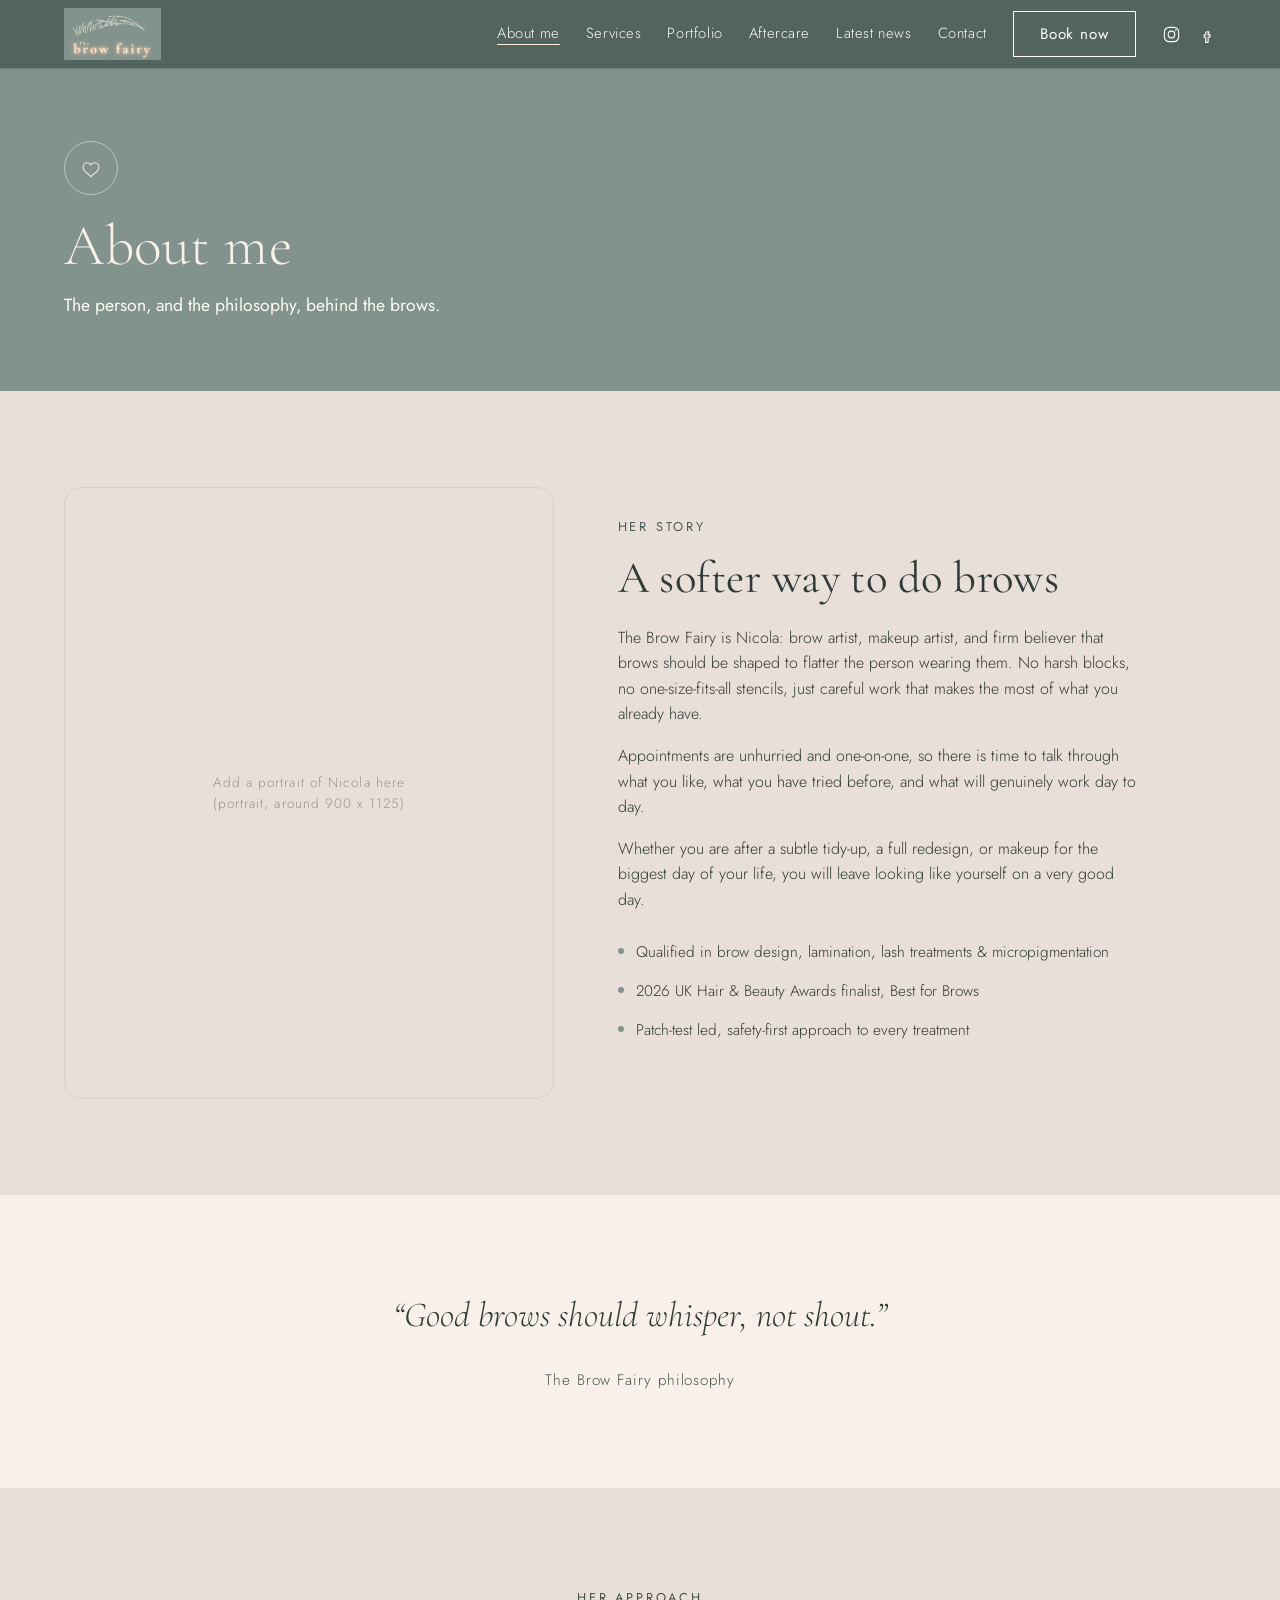
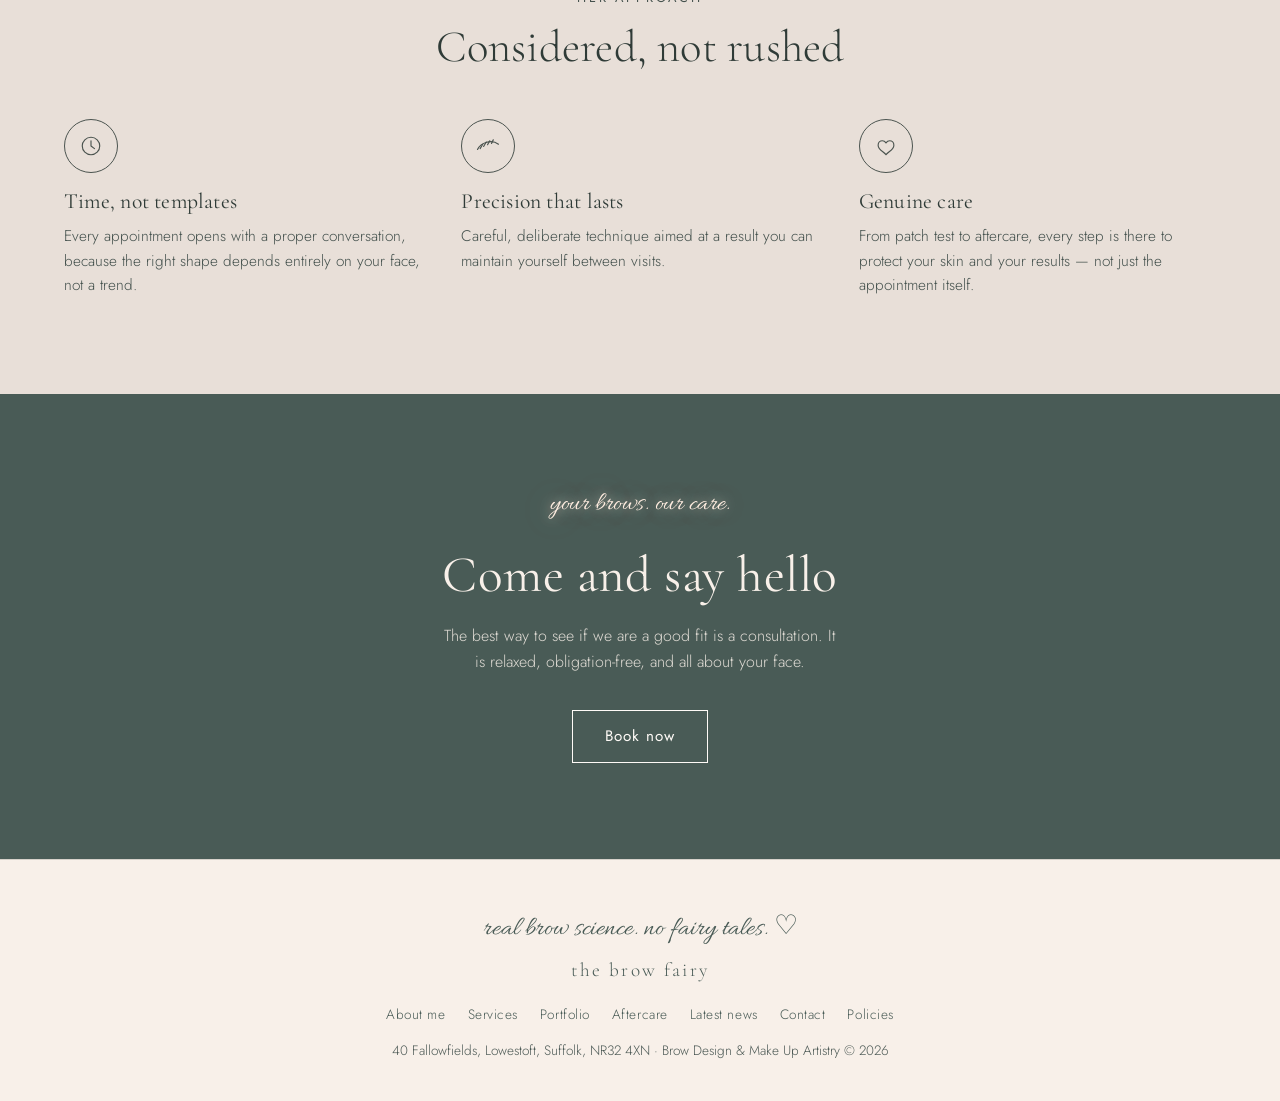
==== about.html @ 9cc8f9e8 "Swap nav logo, restyle aftercare icons, animate stats, tidy nav/badge - Nav logo: use the new landsc" ====
<!DOCTYPE html>
<html lang="en">
<head>
<meta charset="UTF-8">
<meta name="viewport" content="width=device-width, initial-scale=1.0">
<title>About me | The Brow Fairy</title>
<meta name="description" content="Meet the artist behind The Brow Fairy: a softer, tailored approach to brow design and makeup artistry.">
<link rel="icon" type="image/jpeg" href="assets/logo.jpg">
<link rel="preconnect" href="https://fonts.googleapis.com">
<link rel="preconnect" href="https://fonts.gstatic.com" crossorigin>
<link href="https://fonts.googleapis.com/css2?family=Cormorant+Garamond:ital,wght@0,300;0,400;0,500;1,400&family=Jost:wght@300;400;500&family=Allura&display=swap" rel="stylesheet">
<link rel="stylesheet" href="styles.css">
</head>
<body>

<header>
  <div class="wrap nav">
    <a class="logo-link" href="index.html" aria-label="The Brow Fairy - home"><img src="assets/logo-nav.png" alt="The Brow Fairy logo"></a>
    <button class="nav-toggle" aria-label="Menu" aria-expanded="false"><span></span><span></span><span></span></button>
    <nav class="nav-links">
      <a href="about.html" class="active">About me</a>
      <a href="services.html">Services</a>
      <a href="portfolio.html">Portfolio</a>
      <a href="aftercare.html">Aftercare</a>
      <a href="news.html">Latest news</a>
      <a href="contact.html">Contact</a>
      <a class="btn btn-light btn-nav" href="https://facesconsent.com/bookings/therealbeautyco" target="_blank" rel="noopener">Book now</a>
      <div class="nav-social"><a href="https://www.instagram.com/thebrowfairy.mua/" target="_blank" rel="noopener" aria-label="The Brow Fairy on Instagram"><svg viewBox="0 0 24 24"><rect x="3" y="3" width="18" height="18" rx="6"/><circle cx="12" cy="12" r="4.2"/><circle class="dot" cx="17.3" cy="6.7" r="0.9"/></svg></a><a href="https://www.facebook.com/browfairymua" target="_blank" rel="noopener" aria-label="The Brow Fairy on Facebook"><svg viewBox="0 0 24 24"><path d="M15 8.5h-2c-1.1 0-2 .9-2 2v2H9v3h2v6.5h3V15.5h2.2l.4-3H14v-1.8c0-.4.3-.7.7-.7H15V8.5z"/></svg></a></div>
    </nav>
  </div>
</header>

<main>

  <div class="page-band">
    <div class="wrap">
      <div class="icon-circle" aria-hidden="true"><svg viewBox="0 0 32 32"><path d="M16 26c-1.8-3.4-9-5.4-9-11 0-3 2.2-5 4.8-5 1.7 0 3.2 1 4.2 2.5 1-1.5 2.5-2.5 4.2-2.5 2.6 0 4.8 2 4.8 5 0 5.6-7.2 7.6-9 11z"/></svg></div>
      <h1>About me</h1>
      <p>The person, and the philosophy, behind the brows.</p>
    </div>
  </div>

  <section class="split">
    <div class="wrap split-grid">
      <!-- TODO: replace with a professional portrait of Nicola (portrait, about 900x1125) -->
      <div class="split-photo photo-slot reveal">Add a portrait of Nicola here<br>(portrait, around 900 x 1125)</div>
      <div class="reveal">
        <p class="eyebrow">Her story</p>
        <h2>A softer way to do brows</h2>
        <!-- TODO: add Nicola's training and story when she wants to expand this -->
        <p>The Brow Fairy is Nicola: brow artist, makeup artist, and firm believer that brows should be shaped to flatter the person wearing them. No harsh blocks, no one-size-fits-all stencils, just careful work that makes the most of what you already have.</p>
        <p>Appointments are unhurried and one-on-one, so there is time to talk through what you like, what you have tried before, and what will genuinely work day to day.</p>
        <p>Whether you are after a subtle tidy-up, a full redesign, or makeup for the biggest day of your life, you will leave looking like yourself on a very good day.</p>
        <ul class="artist-credentials">
          <li>Qualified in brow design, lamination, lash treatments &amp; micropigmentation</li>
          <li>2026 UK Hair &amp; Beauty Awards finalist, Best for Brows</li>
          <li>Patch-test led, safety-first approach to every treatment</li>
        </ul>
      </div>
    </div>
  </section>

  <section class="quote">
    <div class="wrap reveal">
      <blockquote>&ldquo;Good brows should whisper, not shout.&rdquo;</blockquote>
      <cite>The Brow Fairy philosophy</cite>
    </div>
  </section>

  <section style="background: var(--linen);">
    <div class="wrap">
      <div class="section-head reveal" style="text-align: center; margin: 0 auto 48px;">
        <p class="eyebrow" style="text-align: center;">Her approach</p>
        <h2 class="display-heading" style="font-size: clamp(2rem, 3.6vw, 2.8rem);">Considered, not rushed</h2>
      </div>
      <div class="feature-list">
        <div class="feature-item reveal">
          <div class="icon-circle" aria-hidden="true"><svg viewBox="0 0 32 32"><circle cx="16" cy="16" r="10"/><path d="M16 10v6l4 3"/></svg></div>
          <h3>Time, not templates</h3>
          <p>Every appointment opens with a proper conversation, because the right shape depends entirely on your face, not a trend.</p>
        </div>
        <div class="feature-item reveal">
          <div class="icon-circle" aria-hidden="true"><svg viewBox="0 0 32 32"><path d="M4 20c4-8 16-12 24-6"/><path d="M7 19l3-5M11 16.5l3-5M15.5 14.5l2.5-4.5M20 13l2-4"/></svg></div>
          <h3>Precision that lasts</h3>
          <p>Careful, deliberate technique aimed at a result you can maintain yourself between visits.</p>
        </div>
        <div class="feature-item reveal">
          <div class="icon-circle" aria-hidden="true"><svg viewBox="0 0 32 32"><path d="M16 26c-1.8-3.4-9-5.4-9-11 0-3 2.2-5 4.8-5 1.7 0 3.2 1 4.2 2.5 1-1.5 2.5-2.5 4.2-2.5 2.6 0 4.8 2 4.8 5 0 5.6-7.2 7.6-9 11z"/></svg></div>
          <h3>Genuine care</h3>
          <p>From patch test to aftercare, every step is there to protect your skin and your results &mdash; not just the appointment itself.</p>
        </div>
      </div>
    </div>
  </section>

  <section class="booking">
    <div class="wrap reveal">
      <div class="oval-badge">your brows. our care.</div>
      <h2>Come and say hello</h2>
      <p>The best way to see if we are a good fit is a consultation. It is relaxed, obligation-free, and all about your face.</p>
      <a class="btn btn-light" href="https://facesconsent.com/bookings/therealbeautyco" target="_blank" rel="noopener">Book now</a>
    </div>
  </section>

</main>

<footer>
  <div class="wrap">
    <div class="footer-tagline">real brow science. no fairy tales. &#9825;</div>
    <span class="wordmark">the brow fairy</span>
    <nav class="footer-links">
      <a href="about.html">About me</a>
      <a href="services.html">Services</a>
      <a href="portfolio.html">Portfolio</a>
      <a href="aftercare.html">Aftercare</a>
      <a href="news.html">Latest news</a>
      <a href="contact.html">Contact</a>
      <a href="policies.html">Policies</a>
    </nav>
    40 Fallowfields, Lowestoft, Suffolk, NR32 4XN &middot; Brow Design &amp; Make Up Artistry &copy; 2026
  </div>
</footer>

<script src="site.js"></script>
</body>
</html>
---- styles.css ----
/*
  The Brow Fairy: shared stylesheet.
  Brand tokens sampled from the logo.
  Shape system: buttons are sharp rectangles with a 1px outline; panels/images are 18px radius.
  Single light theme, locked to the brand palette.
*/
:root {
  --sage: #82928D;
  --sage-deep: #6E7F7A;
  --ivory: #F8F0E9;
  --linen: #E8DFD8;
  --champagne: #FFEDE0;
  --forest: #495B56;
  --ink: #2F3B37;
  --stone: #D6D1CA;
  --radius: 18px;
}

* { margin: 0; padding: 0; box-sizing: border-box; }

html { scroll-behavior: smooth; }
@media (prefers-reduced-motion: reduce) {
  html { scroll-behavior: auto; }
}

body {
  font-family: "Jost", sans-serif;
  font-weight: 300;
  color: var(--ink);
  background: var(--ivory);
  line-height: 1.6;
  -webkit-font-smoothing: antialiased;
}

h1, h2, h3 {
  font-family: "Cormorant Garamond", serif;
  font-weight: 400;
  line-height: 1.15;
  letter-spacing: 0.01em;
}

img { max-width: 100%; display: block; }

.wrap { max-width: 1200px; margin: 0 auto; padding: 0 24px; }

/* ---------- Nav ---------- */
header {
  position: sticky;
  top: 0;
  z-index: 10;
  background: color-mix(in srgb, var(--forest) 94%, transparent);
  backdrop-filter: blur(8px);
  border-bottom: 1px solid color-mix(in srgb, var(--ivory) 18%, transparent);
}
.nav {
  height: 68px;
  display: flex;
  align-items: center;
  justify-content: space-between;
  gap: 24px;
}
.wordmark {
  font-family: "Cormorant Garamond", serif;
  font-size: 1.5rem;
  letter-spacing: 0.12em;
  color: var(--ivory);
  text-decoration: none;
  white-space: nowrap;
}
.nav-links {
  display: flex;
  align-items: center;
  gap: 26px;
}
.nav-links a:not(.btn) {
  color: #FFFBF7;
  text-decoration: none;
  font-size: 0.92rem;
  letter-spacing: 0.04em;
  white-space: nowrap;
}
.nav-links a:not(.btn):hover { color: var(--champagne); }
.nav-links a.active {
  text-decoration: underline;
  text-underline-offset: 6px;
  text-decoration-color: var(--champagne);
}

.nav-toggle {
  display: none;
  background: transparent;
  border: 1px solid #FFFBF7;
  padding: 10px 12px;
  cursor: pointer;
  flex-direction: column;
  gap: 5px;
}
.nav-toggle span {
  display: block;
  width: 20px;
  height: 1px;
  background: #FFFBF7;
}

/* ---------- Buttons ---------- */
.btn {
  display: inline-block;
  padding: 13px 32px;
  border-radius: 0;
  background: transparent;
  text-decoration: none;
  font-size: 0.95rem;
  font-weight: 400;
  letter-spacing: 0.06em;
  white-space: nowrap;
  transition: transform 0.2s ease, background-color 0.2s ease, color 0.2s ease;
}
.btn:active { transform: translateY(1px) scale(0.98); }
/* White outline for buttons on sage / forest sections */
.btn-light {
  color: #FFFBF7;
  border: 1px solid #FFFBF7;
}
.btn-light:hover { background: color-mix(in srgb, var(--ivory) 14%, transparent); }
/* Forest outline for buttons on ivory / linen sections, where white would disappear */
.btn-dark {
  color: var(--forest);
  border: 1px solid var(--forest);
}
.btn-dark:hover {
  background: var(--forest);
  color: var(--ivory);
}
.btn-nav { padding: 10px 26px; }

/* ---------- Page band (interior page headers) ---------- */
.page-band {
  background: var(--sage);
  color: var(--ivory);
  padding: 72px 0;
}
.page-band h1 {
  font-size: clamp(2.4rem, 5vw, 3.6rem);
  font-weight: 300;
  margin-bottom: 12px;
}
.page-band p {
  font-size: 1.1rem;
  font-weight: 400;
  color: #FFFBF7;
  max-width: 55ch;
}

/* ---------- Hero (home) ---------- */
.hero {
  background: var(--sage);
  color: var(--ivory);
  overflow: hidden;
}
.hero-grid {
  display: grid;
  grid-template-columns: 1.1fr 0.9fr;
  align-items: center;
  gap: 48px;
  min-height: calc(100dvh - 68px);
  padding: 48px 0 64px;
}
.hero h1 {
  font-size: clamp(2.5rem, 5.5vw, 4.2rem);
  font-weight: 300;
  margin-bottom: 24px;
}
.hero h1 em {
  font-family: "Allura", cursive;
  font-style: normal;
  font-size: 1.12em;
  color: var(--champagne);
  line-height: 1.1;
  padding-bottom: 4px;
}
.hero p {
  font-size: 1.1rem;
  font-weight: 400;
  max-width: 42ch;
  color: #FFFBF7;
  margin-bottom: 36px;
}
.hero-ctas { display: flex; gap: 16px; flex-wrap: wrap; }
.hero-logo {
  justify-self: center;
  width: min(420px, 80%);
  border-radius: var(--radius);
}

/* ---------- Sections ---------- */
section { padding: 96px 0; }
.section-head {
  max-width: 65ch;
  margin-bottom: 56px;
}
.section-head h2 {
  font-size: clamp(2rem, 3.6vw, 2.8rem);
  margin-bottom: 16px;
}
.section-head p { color: color-mix(in srgb, var(--ink) 75%, var(--sage)); }

/* ---------- Services bento (home) ---------- */
.services-grid {
  display: grid;
  grid-template-columns: 1.15fr 1fr;
  grid-template-rows: auto auto;
  gap: 20px;
}
.tile {
  border-radius: var(--radius);
  padding: 40px;
  display: flex;
  flex-direction: column;
  justify-content: flex-end;
  transition: transform 0.25s ease;
}
.tile:hover { transform: translateY(-4px); }
.tile h3 { font-size: 1.7rem; margin-bottom: 10px; }
.tile p { font-size: 0.98rem; max-width: 46ch; }
.tile-feature {
  grid-row: 1 / 3;
  background: var(--linen);
  min-height: 520px;
  position: relative;
  overflow: hidden;
}
.tile-feature .photo-slot { position: absolute; inset: 0; }
.tile-feature .tile-copy {
  position: relative;
  background: color-mix(in srgb, var(--ivory) 92%, transparent);
  border-radius: calc(var(--radius) - 6px);
  padding: 28px;
}
.tile-champagne { background: var(--champagne); }
.tile-forest { background: var(--forest); color: var(--ivory); }
.tile-forest p { color: color-mix(in srgb, var(--ivory) 85%, var(--forest)); }

/* Photo placeholder slots: replace each with a real photo */
.photo-slot {
  background: var(--linen);
  border: 1px solid var(--stone);
  display: flex;
  align-items: center;
  justify-content: center;
  color: color-mix(in srgb, var(--ink) 45%, var(--linen));
  font-size: 0.85rem;
  letter-spacing: 0.08em;
  text-align: center;
  padding: 16px;
}

/* ---------- Split rows (about, services pages) ---------- */
.split { background: var(--linen); }
.split-grid {
  display: grid;
  grid-template-columns: 0.9fr 1.1fr;
  gap: 64px;
  align-items: center;
}
.split-grid.flip { grid-template-columns: 1.1fr 0.9fr; }
.split-photo {
  aspect-ratio: 4 / 5;
  border-radius: var(--radius);
  overflow: hidden;
}
.split-grid h2 { font-size: clamp(2rem, 3.6vw, 2.8rem); margin-bottom: 20px; }
.split-grid p { margin-bottom: 16px; max-width: 58ch; }

/* ---------- Service tiles (services page overview) ----------
   Each tile is an <article>: photo, h3, 1-2 sentence description, then
   a price/booking footer. The photo sits desaturated by default and
   returns to full colour on hover or keyboard focus (:focus-within,
   since the tile itself isn't interactive - only the "Book a consult"
   link inside it is), as a quiet nod to the brow transformation the
   service delivers. */
.service-tiles {
  display: grid;
  grid-template-columns: repeat(2, minmax(0, 1fr));
  gap: 32px;
}
.service-tile {
  background: var(--ivory);
  border: 1px solid var(--stone);
  border-radius: var(--radius);
  overflow: hidden;
  display: flex;
  flex-direction: column;
  transition: transform 0.25s ease, border-color 0.25s ease, background-color 0.25s ease;
}
.service-tile:hover,
.service-tile:focus-within {
  transform: translateY(-4px);
  border-color: var(--sage);
  background: var(--champagne);
}
.service-tile-photo {
  aspect-ratio: 4 / 3;
  filter: grayscale(65%) saturate(65%);
  transition: filter 0.4s ease;
}
.service-tile:hover .service-tile-photo,
.service-tile:focus-within .service-tile-photo {
  filter: none;
}
.service-tile-photo img { width: 100%; height: 100%; object-fit: cover; }
.service-tile-body {
  padding: 28px;
  display: flex;
  flex-direction: column;
  flex: 1;
}
.service-tile-body h3 { font-size: 1.5rem; margin-bottom: 10px; }
.service-tile-body p {
  font-size: 0.98rem;
  color: color-mix(in srgb, var(--ink) 75%, var(--sage));
  margin-bottom: 24px;
  flex: 1;
}
.service-tile-meta {
  display: flex;
  align-items: baseline;
  justify-content: space-between;
  gap: 16px;
  padding-top: 18px;
  border-top: 1px solid var(--stone);
}
.service-tile-price {
  font-size: 0.85rem;
  font-weight: 400;
  letter-spacing: 0.08em;
  text-transform: uppercase;
  color: var(--forest);
  white-space: nowrap;
}
.service-tile-link {
  color: var(--forest);
  text-decoration: underline;
  text-underline-offset: 3px;
  font-size: 0.92rem;
  white-space: nowrap;
}
.service-tile-link:hover { color: var(--sage-deep); }
.service-tile-link:focus-visible {
  outline: 2px solid var(--forest);
  outline-offset: 3px;
}
@media (prefers-reduced-motion: reduce) {
  .service-tile,
  .service-tile-photo,
  .service-tile-link {
    transition: none;
  }
  .service-tile:hover,
  .service-tile:focus-within {
    transform: none;
  }
}

/* ---------- Quote ---------- */
.quote { text-align: center; }
.quote blockquote {
  font-family: "Cormorant Garamond", serif;
  font-size: clamp(1.5rem, 3vw, 2.2rem);
  font-style: italic;
  max-width: 34ch;
  margin: 0 auto 24px;
  line-height: 1.35;
  padding-bottom: 4px;
}
.quote cite {
  font-family: "Jost", sans-serif;
  font-style: normal;
  font-size: 0.95rem;
  letter-spacing: 0.06em;
  color: color-mix(in srgb, var(--ink) 70%, var(--sage));
}

/* ---------- Service menu ---------- */
.menu-group {
  border-radius: var(--radius);
  padding: 48px;
  margin-bottom: 28px;
}
.menu-group-linen { background: var(--linen); }
.menu-group-champagne { background: var(--champagne); }
.menu-group-forest { background: var(--forest); color: var(--ivory); }
.menu-group-forest .menu-row .menu-desc { color: color-mix(in srgb, var(--ivory) 82%, var(--forest)); }
.menu-group-forest .menu-row .menu-price { color: var(--champagne); }
.menu-group-forest .menu-group-note { color: color-mix(in srgb, var(--ivory) 78%, var(--forest)); }
.menu-group h2 { font-size: 1.9rem; margin-bottom: 28px; }
.menu-group-note {
  font-size: 0.88rem;
  color: color-mix(in srgb, var(--ink) 65%, var(--sage));
  margin-top: 26px;
}
.menu-rows {
  display: grid;
  grid-template-columns: repeat(2, minmax(0, 1fr));
  gap: 20px 32px;
}
.menu-row {
  display: flex;
  justify-content: space-between;
  align-items: baseline;
  gap: 16px;
}
.menu-row > div:first-child { min-width: 0; }
.menu-row .menu-name { font-weight: 400; font-size: 1.05rem; }
.menu-row .menu-desc {
  font-size: 0.92rem;
  color: color-mix(in srgb, var(--ink) 75%, var(--sage));
  max-width: 40ch;
}
.menu-row .menu-price {
  font-weight: 400;
  font-size: 1.05rem;
  white-space: nowrap;
  color: var(--forest);
}
.menu-note {
  font-size: 0.9rem;
  color: color-mix(in srgb, var(--ink) 65%, var(--sage));
  margin-top: 8px;
}

/* ---------- Portfolio ---------- */
.portfolio-grid {
  display: grid;
  grid-template-columns: repeat(3, 1fr);
  gap: 20px;
}
.portfolio-grid .photo-slot { border-radius: var(--radius); }
.slot-tall { aspect-ratio: 3 / 4; }
.slot-square { aspect-ratio: 1 / 1; }
.slot-wide { aspect-ratio: 4 / 3; }

/* ---------- News ----------
   Markup pattern: each post is a <details class="news-card">. The
   <summary> is the compact, always-visible rectangle (thumbnail + date
   + title); clicking it expands <div class="news-card-body"> with the
   full text, photo and badges. Native <details> gives click + keyboard
   + screen-reader support with no JS. */
.news-list { display: grid; gap: 16px; max-width: 760px; }
.news-card {
  background: var(--linen);
  border-radius: var(--radius);
  overflow: hidden;
}
.news-card summary {
  display: flex;
  align-items: center;
  gap: 18px;
  padding: 18px 24px;
  cursor: pointer;
  list-style: none;
}
.news-card summary::-webkit-details-marker { display: none; }
.news-card summary::marker { content: ""; }
.news-summary-photo {
  flex-shrink: 0;
  width: 64px;
  height: 64px;
  border-radius: calc(var(--radius) - 10px);
  overflow: hidden;
}
.news-summary-photo img { width: 100%; height: 100%; object-fit: cover; object-position: 30% 22%; }
.news-summary-text { flex: 1; min-width: 0; }
.news-summary-text time {
  font-size: 0.85rem;
  letter-spacing: 0.08em;
  color: color-mix(in srgb, var(--ink) 65%, var(--sage));
}
.news-summary-text h2 {
  font-size: 1.25rem;
  margin-top: 2px;
  overflow: hidden;
  text-overflow: ellipsis;
  white-space: nowrap;
}
.news-toggle {
  flex-shrink: 0;
  width: 30px;
  height: 30px;
  border: 1px solid color-mix(in srgb, var(--forest) 45%, transparent);
  border-radius: 50%;
  display: flex;
  align-items: center;
  justify-content: center;
  color: var(--forest);
  font-size: 1.1rem;
  line-height: 1;
}
.news-toggle::before { content: "+"; }
.news-card[open] .news-toggle::before { content: "\2212"; }
.news-card-body { padding: 0 24px 32px; }
.news-card-body p { max-width: 60ch; margin-bottom: 12px; }
.news-card-body p:last-of-type { margin-bottom: 0; }
.news-card-photo {
  border-radius: calc(var(--radius) - 6px);
  overflow: hidden;
  aspect-ratio: 16 / 11;
  margin-bottom: 20px;
}
.news-card-photo img { width: 100%; height: 100%; object-fit: cover; object-position: 30% 22%; }
.news-badges { display: flex; gap: 10px; flex-wrap: wrap; margin: 18px 0 4px; }
.news-badge {
  font-size: 0.78rem;
  letter-spacing: 0.06em;
  padding: 6px 14px;
  border: 1px solid color-mix(in srgb, var(--forest) 35%, transparent);
  color: var(--forest);
  border-radius: 999px;
}

/* ---------- Contact ---------- */
.contact-grid {
  display: grid;
  grid-template-columns: 1.1fr 0.9fr;
  gap: 64px;
  align-items: start;
}
.contact-grid h2 { font-size: clamp(1.8rem, 3vw, 2.4rem); margin-bottom: 18px; }
.contact-grid p { margin-bottom: 16px; max-width: 55ch; }
.contact-panel {
  background: var(--champagne);
  border-radius: var(--radius);
  padding: 40px;
}
.contact-panel dt {
  font-size: 0.85rem;
  letter-spacing: 0.08em;
  text-transform: uppercase;
  color: color-mix(in srgb, var(--ink) 65%, var(--sage));
  margin-top: 22px;
}
.contact-panel dt:first-child { margin-top: 0; }
.contact-panel dd { font-size: 1.05rem; }
.contact-panel a { color: var(--forest); text-underline-offset: 3px; }

/* ---------- Review banner (animated marquee of Facebook reviews) ----------
   Markup pattern:
   <section class="reviews-band" aria-label="Client reviews">
     <div class="reviews-track">
       ...review cards... (all cards duplicated once for a seamless loop,
       duplicates marked aria-hidden="true")
     </div>
   </section>
*/
.reviews-band {
  background: var(--linen);
  padding: 72px 0;
  overflow: hidden;
}
.reviews-band h2 {
  text-align: center;
  font-size: clamp(2rem, 3.6vw, 2.8rem);
  margin-bottom: 44px;
}
.reviews-more {
  text-align: center;
  margin-top: 44px;
  font-size: 0.95rem;
}
.reviews-more a {
  color: var(--forest);
  text-underline-offset: 3px;
}
.reviews-group {
  display: flex;
  gap: 20px;
  flex-shrink: 0;
}
.reviews-track {
  display: flex;
  gap: 20px;
  width: max-content;
  padding: 0 10px;
}
.review-card {
  background: var(--ivory);
  border: 1px solid var(--stone);
  border-radius: var(--radius);
  padding: 28px 32px;
  width: 360px;
  flex-shrink: 0;
  display: flex;
  flex-direction: column;
  gap: 14px;
}
.review-card blockquote {
  font-family: "Cormorant Garamond", serif;
  font-size: 1.15rem;
  font-style: italic;
  line-height: 1.4;
  padding-bottom: 2px;
}
.review-card cite {
  font-style: normal;
  font-size: 0.88rem;
  letter-spacing: 0.05em;
  color: color-mix(in srgb, var(--ink) 70%, var(--sage));
}
@media (prefers-reduced-motion: no-preference) {
  .reviews-track { animation: reviews-scroll 68s linear infinite; }
  .reviews-track:hover { animation-play-state: paused; }
  /* Track holds two identical groups; sliding half the total width
     minus half the gap lands exactly on the second group for a seamless loop */
  @keyframes reviews-scroll {
    to { transform: translateX(calc(-50% - 10px)); }
  }
}
@media (prefers-reduced-motion: reduce) {
  .reviews-band { overflow-x: auto; }
}
@media (max-width: 767px) {
  .review-card { width: 300px; padding: 24px; }
  .reviews-band { padding: 48px 0; }
}

/* ---------- Booking strip ---------- */
.booking {
  background: var(--forest);
  color: var(--ivory);
  text-align: center;
}
.booking h2 { font-size: clamp(2.2rem, 4vw, 3.2rem); margin-bottom: 18px; }
.booking p {
  max-width: 44ch;
  margin: 0 auto 36px;
  color: color-mix(in srgb, var(--ivory) 85%, var(--forest));
}
.booking-alt { margin-top: 20px; font-size: 0.9rem; }
.booking-alt a {
  color: var(--champagne);
  text-decoration: underline;
  text-underline-offset: 3px;
}

/* ---------- Info-graphic accents (from the Hot Weather Brow Care art) ---------- */
/* Champagne glow on script lettering, echoing the graphic's glowing gold linework */
.hero h1 em,
.booking .script,
.oval-badge {
  text-shadow: 0 0 12px color-mix(in srgb, var(--champagne) 60%, transparent),
               0 0 32px color-mix(in srgb, var(--champagne) 35%, transparent);
}
.oval-badge {
  display: inline-block;
  font-family: "Allura", cursive;
  font-size: clamp(1.35rem, 2.4vw, 1.65rem);
  line-height: 1.15;
  color: var(--champagne);
  margin-bottom: 26px;
}
/* Thin outlines on panels, echoing the graphic's fine-lined cards */
.menu-group-linen,
.news-card { border: 1px solid color-mix(in srgb, var(--sage) 40%, transparent); }
.menu-group-champagne,
.contact-panel,
.tile-champagne { border: 1px solid color-mix(in srgb, var(--forest) 18%, transparent); }
.tile-forest,
.menu-group-forest { border: 1px solid color-mix(in srgb, var(--champagne) 45%, transparent); }

/* ---------- Script accents & line icons (from brand social graphics) ---------- */
.script { font-family: "Allura", cursive; font-weight: 400; }
.script-divider {
  display: flex;
  align-items: center;
  justify-content: center;
  gap: 18px;
}
.script-divider::before,
.script-divider::after {
  content: "";
  width: min(90px, 18vw);
  height: 1px;
  background: currentColor;
  opacity: 0.45;
}
.script-divider .script { font-size: clamp(1.5rem, 2.6vw, 1.9rem); }
.booking .script-divider { color: var(--champagne); margin-bottom: 22px; }

.icon-circle {
  width: 54px;
  height: 54px;
  border: 1px solid currentColor;
  border-radius: 50%;
  display: inline-flex;
  align-items: center;
  justify-content: center;
  opacity: 0.85;
  flex-shrink: 0;
}
.icon-circle svg {
  width: 28px;
  height: 28px;
  fill: none;
  stroke: currentColor;
  stroke-width: 1.3;
  stroke-linecap: round;
  stroke-linejoin: round;
}
.tile .icon-circle { margin-bottom: 18px; align-self: flex-start; }
.split-grid .icon-circle { margin-bottom: 20px; }
.page-band .icon-circle {
  margin-bottom: 18px;
  border-color: color-mix(in srgb, var(--ivory) 60%, transparent);
  color: var(--ivory);
}

.steps { display: grid; gap: 24px; margin-bottom: 28px; }
.step { display: flex; gap: 18px; align-items: flex-start; }
.step p { margin-bottom: 0; }
.menu-group .icon-circle { margin-bottom: 18px; }
.booking .steps {
  max-width: 620px;
  margin: 0 auto;
  text-align: left;
}
.booking .step p { color: color-mix(in srgb, var(--ivory) 88%, var(--forest)); margin: 0; }

.footer-tagline {
  font-family: "Allura", cursive;
  font-size: 1.7rem;
  color: var(--forest);
  margin-bottom: 4px;
}

/* ---------- Footer ---------- */
footer {
  padding: 48px 0 40px;
  text-align: center;
  font-size: 0.85rem;
  color: color-mix(in srgb, var(--ink) 65%, var(--sage));
  border-top: 1px solid var(--stone);
}
footer .wordmark { font-size: 1.2rem; color: var(--forest); display: inline-block; margin-bottom: 10px; }
.footer-links {
  display: flex;
  justify-content: center;
  flex-wrap: wrap;
  gap: 10px 22px;
  margin: 8px 0 14px;
}
.footer-links a {
  color: var(--forest);
  text-decoration: none;
  font-size: 0.85rem;
  letter-spacing: 0.04em;
}
.footer-links a:hover { text-decoration: underline; text-underline-offset: 3px; }

/* ---------- Scroll reveal ---------- */
@media (prefers-reduced-motion: no-preference) {
  .reveal {
    opacity: 0;
    transform: translateY(24px);
    transition: opacity 0.7s cubic-bezier(0.16, 1, 0.3, 1), transform 0.7s cubic-bezier(0.16, 1, 0.3, 1);
  }
  .reveal.in { opacity: 1; transform: none; }
  .hero .reveal:nth-child(1) { transition-delay: 0.05s; }
  .hero .reveal:nth-child(2) { transition-delay: 0.15s; }
  .hero .reveal:nth-child(3) { transition-delay: 0.25s; }
}

/* ---------- Mobile / narrow ---------- */
@media (max-width: 979px) {
  .nav-toggle { display: flex; }
  .nav-links {
    display: none;
    position: absolute;
    top: 68px;
    left: 0;
    right: 0;
    background: var(--forest);
    flex-direction: column;
    align-items: flex-start;
    padding: 24px;
    gap: 20px;
    border-bottom: 1px solid color-mix(in srgb, var(--ivory) 18%, transparent);
  }
  .nav-links.open { display: flex; }
}

@media (max-width: 767px) {
  .hero-grid,
  .services-grid,
  .split-grid,
  .split-grid.flip,
  .contact-grid {
    grid-template-columns: 1fr;
  }
  .hero-grid { padding: 40px 0 56px; gap: 32px; }
  .hero-logo { order: -1; width: min(300px, 70%); }
  .tile-feature { grid-row: auto; min-height: 420px; }
  section { padding: 64px 0; }
  .split-grid, .split-grid.flip { gap: 32px; }
  .service-tiles { grid-template-columns: 1fr; gap: 24px; }
  .service-tile-body { padding: 22px; }
  .page-band { padding: 56px 0; }
  .menu-group { padding: 32px 24px; }
  .menu-rows { grid-template-columns: 1fr; gap: 18px; }
  .menu-row { flex-direction: column; gap: 4px; }
  .menu-row .menu-desc { max-width: none; }
  .portfolio-grid { grid-template-columns: 1fr 1fr; }
  .news-card summary { padding: 14px 18px; gap: 14px; }
  .news-card-body { padding: 0 18px 26px; }
  .news-summary-photo { width: 52px; height: 52px; }
}

/* =========================================================================
   PREMIUM REDESIGN — added for the boutique-studio rebuild.
   Reuses the existing brand tokens (--sage/--ivory/--linen/--champagne/
   --forest/--ink/--stone), radius, fonts and animation timings throughout.
   No new colours or fonts are introduced.
   ========================================================================= */

/* ---------- Editorial type scale ---------- */
.eyebrow {
  display: inline-block;
  font-family: "Jost", sans-serif;
  font-size: 0.8rem;
  font-weight: 400;
  letter-spacing: 0.22em;
  text-transform: uppercase;
  color: var(--forest);
  margin-bottom: 14px;
}
.eyebrow.on-dark { color: var(--champagne); }
.display-heading {
  font-size: clamp(2.6rem, 5.4vw, 4.4rem);
  font-weight: 300;
  line-height: 1.08;
  letter-spacing: 0.005em;
}

/* ---------- Nav logo & social links ---------- */
.logo-link { display: inline-flex; align-items: center; gap: 10px; text-decoration: none; flex-shrink: 0; }
.logo-link img {
  height: 52px;
  width: auto;
  display: block;
}
.nav-social { display: flex; align-items: center; gap: 16px; }
.nav-social a { color: #FFFBF7; display: inline-flex; }
.nav-social a:hover { color: var(--champagne); }
.nav-social svg {
  width: 19px;
  height: 19px;
  fill: none;
  stroke: currentColor;
  stroke-width: 1.4;
  stroke-linecap: round;
  stroke-linejoin: round;
}
.nav-social svg .dot { fill: currentColor; stroke: none; }

/* ---------- Full-bleed premium hero ---------- */
.hero-full {
  position: relative;
  min-height: 92vh;
  display: flex;
  align-items: flex-end;
  overflow: hidden;
  color: var(--ivory);
  background: var(--forest);
}
.hero-full-media {
  position: absolute;
  inset: 0;
  overflow: hidden;
}
.hero-full-media img {
  width: 100%;
  height: 100%;
  object-fit: cover;
  object-position: 50% 30%;
}
@media (prefers-reduced-motion: no-preference) {
  .hero-full-media img { animation: hero-kenburns 26s ease-in-out infinite alternate; }
}
@keyframes hero-kenburns {
  from { transform: scale(1); }
  to { transform: scale(1.08); }
}
.hero-full-media::after {
  content: "";
  position: absolute;
  inset: 0;
  background: linear-gradient(180deg, color-mix(in srgb, var(--ink) 35%, transparent) 0%, color-mix(in srgb, var(--ink) 15%, transparent) 45%, color-mix(in srgb, var(--ink) 75%, transparent) 100%);
}
.hero-full-content {
  position: relative;
  z-index: 1;
  padding: 64px 0 88px;
  max-width: 62ch;
}
.hero-full-content p {
  font-size: 1.15rem;
  max-width: 46ch;
  margin: 22px 0 34px;
  color: #FFFBF7;
}
.hero-full .hero-ctas { display: flex; gap: 16px; flex-wrap: wrap; }
.scroll-cue {
  position: absolute;
  left: 50%;
  bottom: 28px;
  transform: translateX(-50%);
  z-index: 1;
  width: 22px;
  height: 36px;
  border: 1px solid color-mix(in srgb, var(--ivory) 70%, transparent);
  border-radius: 999px;
}
.scroll-cue::before {
  content: "";
  position: absolute;
  top: 7px;
  left: 50%;
  width: 3px;
  height: 8px;
  border-radius: 999px;
  background: var(--ivory);
  transform: translateX(-50%);
}
@media (prefers-reduced-motion: no-preference) {
  .scroll-cue::before { animation: scroll-cue-move 1.8s ease-in-out infinite; }
}
@keyframes scroll-cue-move {
  0%, 100% { top: 7px; opacity: 1; }
  60% { top: 16px; opacity: 0.3; }
}

/* ---------- Trust / why-choose-us strip ---------- */
.trust-strip {
  display: grid;
  grid-template-columns: repeat(4, 1fr);
  gap: 32px;
  text-align: center;
}
.trust-item .display-heading { font-size: clamp(2rem, 3.4vw, 2.6rem); color: var(--forest); margin-bottom: 6px; }
.trust-item p { font-size: 0.92rem; color: color-mix(in srgb, var(--ink) 70%, var(--sage)); }

.feature-list {
  display: grid;
  grid-template-columns: repeat(3, 1fr);
  gap: 40px;
}
.feature-item h3 { font-size: 1.35rem; margin: 16px 0 10px; }
.feature-item p { font-size: 0.96rem; color: color-mix(in srgb, var(--ink) 75%, var(--sage)); }

/* ---------- Treatment cards (featured treatments grid) ---------- */
.treatment-cards {
  display: grid;
  grid-template-columns: repeat(3, minmax(0, 1fr));
  gap: 28px;
}
.treatment-card {
  position: relative;
  border-radius: var(--radius);
  overflow: hidden;
  aspect-ratio: 3 / 4;
  display: flex;
  align-items: flex-end;
  color: var(--ivory);
  text-decoration: none;
}
.treatment-card img {
  position: absolute;
  inset: 0;
  width: 100%;
  height: 100%;
  object-fit: cover;
  filter: saturate(0.75) brightness(0.94);
  transform: scale(1.02);
  transition: transform 0.6s cubic-bezier(0.16, 1, 0.3, 1), filter 0.5s ease;
}
.treatment-card::after {
  content: "";
  position: absolute;
  inset: 0;
  background: linear-gradient(180deg, transparent 40%, color-mix(in srgb, var(--ink) 82%, transparent) 100%);
}
.treatment-card:hover img,
.treatment-card:focus-visible img {
  transform: scale(1.09);
  filter: saturate(1) brightness(1);
}
.treatment-card-body {
  position: relative;
  z-index: 1;
  padding: 28px;
}
.treatment-card-body .eyebrow { color: var(--champagne); }
.treatment-card-body h3 { font-size: 1.6rem; margin-bottom: 6px; }
.treatment-card-body span {
  display: inline-flex;
  align-items: center;
  gap: 8px;
  font-size: 0.88rem;
  letter-spacing: 0.04em;
  opacity: 0;
  transform: translateY(6px);
  transition: opacity 0.3s ease, transform 0.3s ease;
}
.treatment-card:hover .treatment-card-body span,
.treatment-card:focus-visible .treatment-card-body span {
  opacity: 1;
  transform: none;
}
.treatment-card:focus-visible { outline: 2px solid var(--champagne); outline-offset: 4px; }

/* ---------- Artist intro (Meet Your Artist) ---------- */
.artist-split {
  display: grid;
  grid-template-columns: 0.85fr 1.15fr;
  gap: 72px;
  align-items: center;
}
.artist-photo {
  aspect-ratio: 4 / 5;
  border-radius: var(--radius);
  overflow: hidden;
  position: relative;
}
.artist-credentials {
  display: grid;
  gap: 14px;
  margin: 28px 0 32px;
  padding: 0;
  list-style: none;
}
.artist-credentials li {
  display: flex;
  gap: 12px;
  align-items: baseline;
  font-size: 0.96rem;
}
.artist-credentials li::before {
  content: "";
  width: 6px;
  height: 6px;
  border-radius: 50%;
  background: var(--sage);
  flex-shrink: 0;
  transform: translateY(-3px);
}

/* ---------- Treatment journey timeline ---------- */
.journey {
  display: grid;
  grid-template-columns: repeat(4, 1fr);
  gap: 0;
  position: relative;
}
.journey::before {
  content: "";
  position: absolute;
  top: 27px;
  left: 12.5%;
  right: 12.5%;
  height: 1px;
  background: var(--stone);
}
.journey-step { text-align: center; padding: 0 16px; position: relative; }
.journey-number {
  width: 54px;
  height: 54px;
  border-radius: 50%;
  background: var(--ivory);
  border: 1px solid var(--sage);
  color: var(--forest);
  font-family: "Cormorant Garamond", serif;
  font-size: 1.4rem;
  display: flex;
  align-items: center;
  justify-content: center;
  margin: 0 auto 22px;
  position: relative;
  z-index: 1;
}
.journey-step h3 { font-size: 1.25rem; margin-bottom: 8px; }
.journey-step p { font-size: 0.9rem; color: color-mix(in srgb, var(--ink) 72%, var(--sage)); max-width: 26ch; margin: 0 auto; }

/* ---------- FAQ accordion (reuses the news-card details/summary pattern) ---------- */
.faq-list { display: grid; gap: 14px; max-width: 820px; margin: 0 auto; }
.faq-item {
  background: var(--ivory);
  border: 1px solid var(--stone);
  border-radius: var(--radius);
  overflow: hidden;
}
.faq-item summary {
  display: flex;
  align-items: center;
  justify-content: space-between;
  gap: 20px;
  padding: 22px 26px;
  cursor: pointer;
  list-style: none;
  font-family: "Cormorant Garamond", serif;
  font-size: 1.2rem;
}
.faq-item summary::-webkit-details-marker { display: none; }
.faq-item summary::marker { content: ""; }
.faq-item .news-toggle { flex-shrink: 0; }
.faq-item p { padding: 0 26px 24px; color: color-mix(in srgb, var(--ink) 75%, var(--sage)); max-width: 65ch; }

/* ---------- Filterable gallery + lightbox ---------- */
.gallery-filters {
  display: flex;
  gap: 10px;
  flex-wrap: wrap;
  justify-content: center;
  margin-bottom: 44px;
}
.gallery-filter {
  font-family: "Jost", sans-serif;
  font-size: 0.88rem;
  letter-spacing: 0.05em;
  padding: 10px 22px;
  border: 1px solid var(--stone);
  background: transparent;
  color: var(--ink);
  cursor: pointer;
  border-radius: 999px;
  transition: background-color 0.2s ease, color 0.2s ease, border-color 0.2s ease;
}
.gallery-filter:hover { border-color: var(--sage); }
.gallery-filter[aria-pressed="true"] {
  background: var(--forest);
  border-color: var(--forest);
  color: var(--ivory);
}
.gallery-grid {
  display: grid;
  grid-template-columns: repeat(3, minmax(0, 1fr));
  gap: 20px;
}
.gallery-item {
  border: 0;
  padding: 0;
  background: none;
  cursor: pointer;
  border-radius: var(--radius);
  overflow: hidden;
  aspect-ratio: 4 / 5;
  position: relative;
  display: block;
  width: 100%;
}
.gallery-item.is-hidden { display: none; }
.gallery-item img {
  width: 100%;
  height: 100%;
  object-fit: cover;
  transition: transform 0.5s cubic-bezier(0.16, 1, 0.3, 1);
}
.gallery-item:hover img,
.gallery-item:focus-visible img { transform: scale(1.06); }
.gallery-item:focus-visible { outline: 2px solid var(--forest); outline-offset: 3px; }
.gallery-item-label {
  position: absolute;
  left: 16px;
  bottom: 14px;
  color: var(--ivory);
  font-size: 0.85rem;
  letter-spacing: 0.04em;
  text-shadow: 0 1px 8px rgba(0,0,0,0.5);
}

.lightbox {
  position: fixed;
  inset: 0;
  z-index: 100;
  display: none;
  align-items: center;
  justify-content: center;
  background: color-mix(in srgb, var(--ink) 92%, transparent);
  padding: 32px;
}
.lightbox.is-open { display: flex; }
.lightbox img {
  max-width: min(900px, 100%);
  max-height: 82vh;
  border-radius: calc(var(--radius) - 6px);
  opacity: 0;
  transform: scale(0.97);
}
@media (prefers-reduced-motion: no-preference) {
  .lightbox img { transition: opacity 0.3s ease, transform 0.3s ease; }
}
.lightbox.is-open img { opacity: 1; transform: none; }
.lightbox-close {
  position: absolute;
  top: 24px;
  right: 24px;
  width: 44px;
  height: 44px;
  border-radius: 50%;
  border: 1px solid color-mix(in srgb, var(--ivory) 50%, transparent);
  background: transparent;
  color: var(--ivory);
  font-size: 1.4rem;
  line-height: 1;
  cursor: pointer;
}
.lightbox-close:hover { background: color-mix(in srgb, var(--ivory) 14%, transparent); }
.lightbox-nav {
  position: absolute;
  top: 50%;
  transform: translateY(-50%);
  width: 48px;
  height: 48px;
  border-radius: 50%;
  border: 1px solid color-mix(in srgb, var(--ivory) 50%, transparent);
  background: transparent;
  color: var(--ivory);
  font-size: 1.3rem;
  cursor: pointer;
}
.lightbox-nav:hover { background: color-mix(in srgb, var(--ivory) 14%, transparent); }
.lightbox-prev { left: 24px; }
.lightbox-next { right: 24px; }
.lightbox-close:focus-visible,
.lightbox-nav:focus-visible,
.gallery-filter:focus-visible { outline: 2px solid var(--champagne); outline-offset: 2px; }

/* ---------- Instagram preview grid ---------- */
.instagram-grid {
  display: grid;
  grid-template-columns: repeat(6, 1fr);
  gap: 6px;
}
.instagram-grid a {
  display: block;
  aspect-ratio: 1;
  overflow: hidden;
  position: relative;
}
.instagram-grid img { width: 100%; height: 100%; object-fit: cover; transition: transform 0.4s ease, filter 0.4s ease; filter: saturate(0.85); }
.instagram-grid a:hover img, .instagram-grid a:focus-visible img { transform: scale(1.06); filter: saturate(1); }

/* ---------- Location / map ---------- */
.location-grid {
  display: grid;
  grid-template-columns: 1fr 1fr;
  gap: 0;
  border-radius: var(--radius);
  overflow: hidden;
}
.location-details { background: var(--linen); padding: 56px; }
.location-details dt {
  font-size: 0.8rem;
  letter-spacing: 0.1em;
  text-transform: uppercase;
  color: color-mix(in srgb, var(--ink) 60%, var(--sage));
  margin-top: 24px;
}
.location-details dt:first-child { margin-top: 0; }
.location-details dd { font-size: 1.02rem; margin-bottom: 2px; }
.location-map { min-height: 340px; background: var(--stone); }
.location-map iframe { width: 100%; height: 100%; min-height: 340px; border: 0; display: block; filter: grayscale(0.35) contrast(1.05); }

/* ---------- Gift voucher panel ---------- */
.voucher-panel {
  background: var(--forest);
  color: var(--ivory);
  border-radius: var(--radius);
  padding: 64px;
  display: grid;
  grid-template-columns: 1.2fr 0.8fr;
  gap: 48px;
  align-items: center;
  position: relative;
  overflow: hidden;
}
.voucher-panel::before {
  content: "";
  position: absolute;
  inset: 0;
  border: 1px solid color-mix(in srgb, var(--champagne) 30%, transparent);
  border-radius: var(--radius);
  margin: 14px;
  pointer-events: none;
}
.voucher-panel h2 { color: var(--ivory); margin-bottom: 14px; }
.voucher-panel p { color: color-mix(in srgb, var(--ivory) 85%, var(--forest)); max-width: 48ch; }
.voucher-figure {
  border: 1px solid color-mix(in srgb, var(--champagne) 45%, transparent);
  border-radius: calc(var(--radius) - 6px);
  padding: 36px;
  text-align: center;
}
.voucher-figure .script { font-size: 1.6rem; color: var(--champagne); }
.voucher-figure p { color: var(--ivory); margin: 10px 0 0; font-size: 0.85rem; letter-spacing: 0.06em; text-transform: uppercase; }

/* ---------- Section image reveal (generic desaturate-to-colour on scroll-in) ---------- */
.img-reveal { overflow: hidden; }
.img-reveal img { filter: saturate(0.7); transition: filter 1.1s ease; }
.img-reveal.in img { filter: saturate(1); }
@media (prefers-reduced-motion: reduce) {
  .img-reveal img { filter: none; transition: none; }
  .hero-full-media img { animation: none; }
  .scroll-cue::before { animation: none; }
  .treatment-card img,
  .gallery-item img,
  .instagram-grid img { transition: none; }
}

/* ---------- Aftercare hub ---------- */
.aftercare-grid {
  display: grid;
  grid-template-columns: repeat(3, minmax(0, 1fr));
  gap: 28px;
}
.aftercare-card {
  background: var(--ivory);
  border: 1px solid var(--stone);
  border-radius: var(--radius);
  padding: 36px;
  text-decoration: none;
  color: inherit;
  display: flex;
  flex-direction: column;
  transition: transform 0.25s ease, border-color 0.25s ease;
}
.aftercare-card:hover, .aftercare-card:focus-visible {
  transform: translateY(-4px);
  border-color: var(--sage);
}
.aftercare-card:focus-visible { outline: 2px solid var(--forest); outline-offset: 3px; }
.aftercare-card h3 { font-size: 1.35rem; margin: 16px 0 10px; }
.aftercare-card p { font-size: 0.94rem; color: color-mix(in srgb, var(--ink) 75%, var(--sage)); flex: 1; }
.aftercare-card .service-tile-link { margin-top: 18px; }

/* ---------- Premium redesign: mobile ---------- */
@media (max-width: 767px) {
  .hero-full { min-height: 88vh; align-items: flex-end; }
  .hero-full-content { padding: 40px 0 56px; }
  .trust-strip { grid-template-columns: repeat(2, 1fr); gap: 28px 20px; }
  .feature-list, .treatment-cards, .aftercare-grid { grid-template-columns: 1fr; }
  .artist-split { grid-template-columns: 1fr; gap: 32px; }
  .journey { grid-template-columns: 1fr; gap: 36px; }
  .journey::before { display: none; }
  .gallery-grid { grid-template-columns: repeat(2, 1fr); gap: 12px; }
  .instagram-grid { grid-template-columns: repeat(3, 1fr); gap: 4px; }
  .location-grid { grid-template-columns: 1fr; }
  .location-details { padding: 36px 24px; }
  .voucher-panel { grid-template-columns: 1fr; padding: 40px 24px; text-align: center; }
  .lightbox-nav { width: 40px; height: 40px; }
  .lightbox-prev { left: 8px; }
  .lightbox-next { right: 8px; }
}
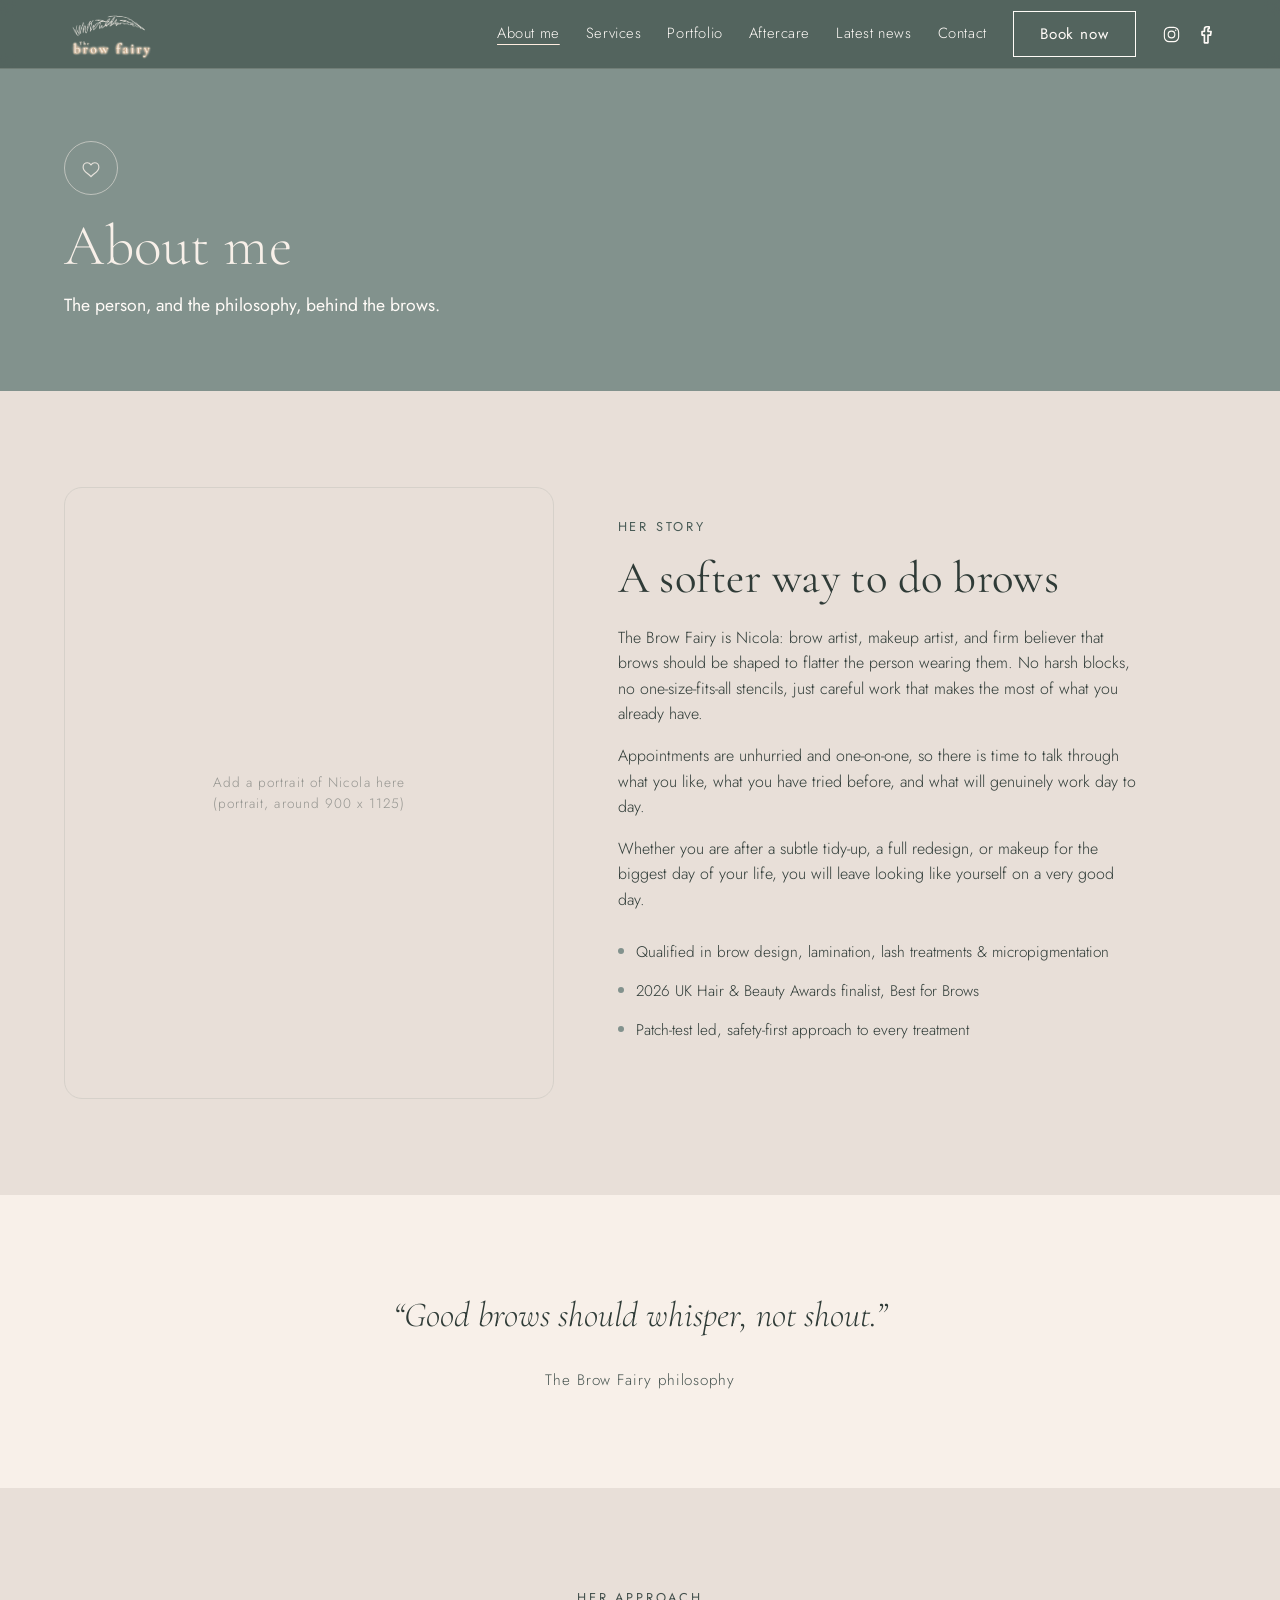
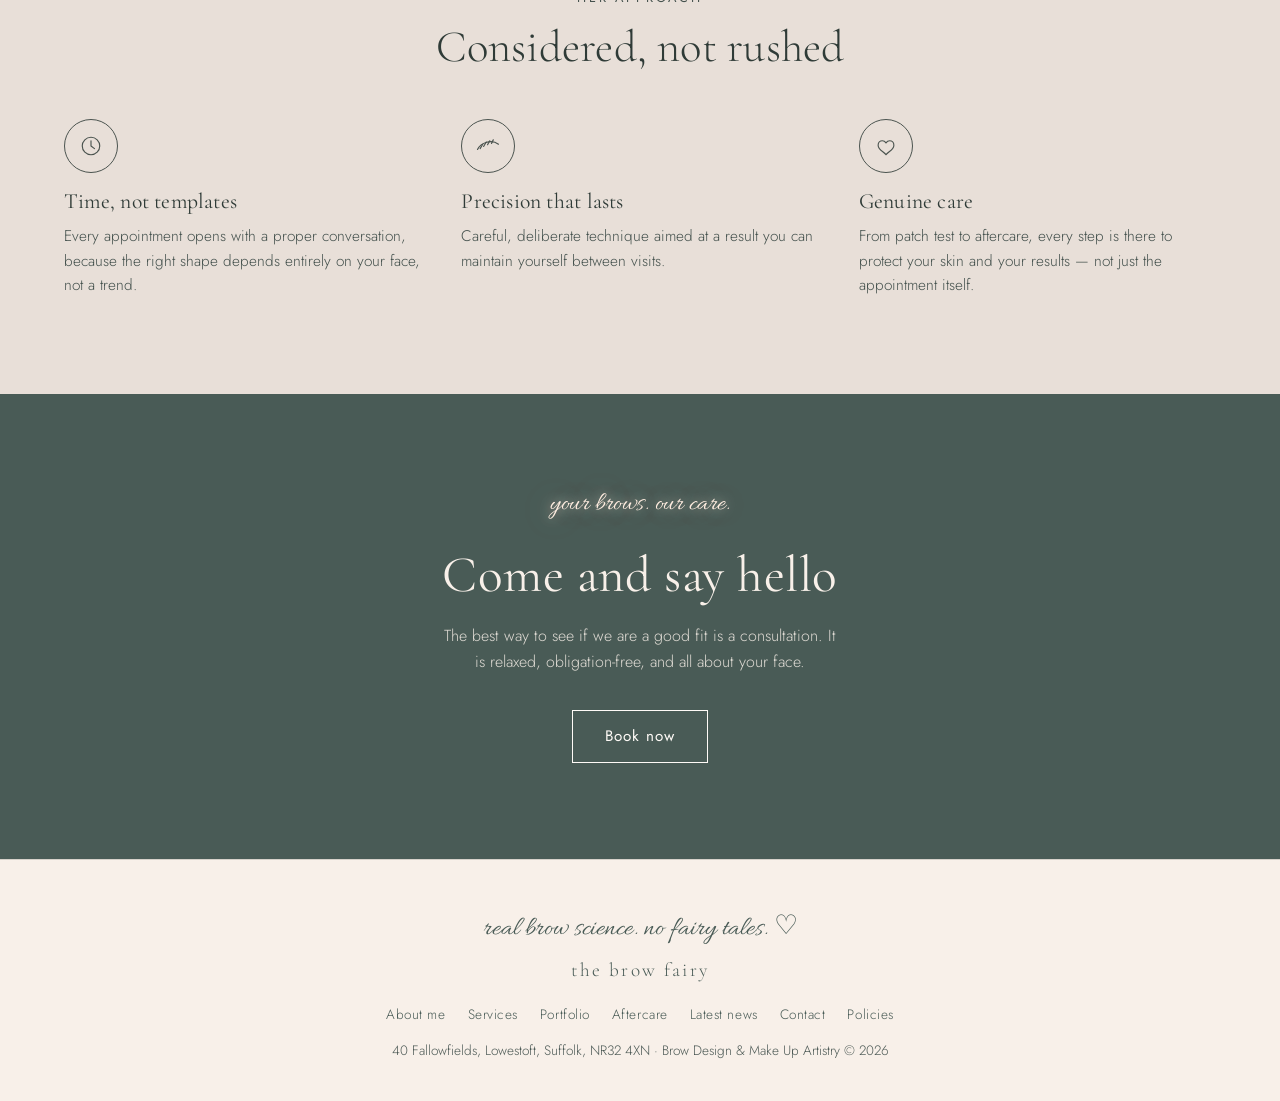
==== commit 8f8fecf1: "Transparent logo background, match Facebook icon size to Instagram - assets/logo-nav.png: colour-key" ====
--- a/about.html
+++ b/about.html
@@ -25,7 +25,7 @@
       <a href="news.html">Latest news</a>
       <a href="contact.html">Contact</a>
       <a class="btn btn-light btn-nav" href="https://facesconsent.com/bookings/therealbeautyco" target="_blank" rel="noopener">Book now</a>
-      <div class="nav-social"><a href="https://www.instagram.com/thebrowfairy.mua/" target="_blank" rel="noopener" aria-label="The Brow Fairy on Instagram"><svg viewBox="0 0 24 24"><rect x="3" y="3" width="18" height="18" rx="6"/><circle cx="12" cy="12" r="4.2"/><circle class="dot" cx="17.3" cy="6.7" r="0.9"/></svg></a><a href="https://www.facebook.com/browfairymua" target="_blank" rel="noopener" aria-label="The Brow Fairy on Facebook"><svg viewBox="0 0 24 24"><path d="M15 8.5h-2c-1.1 0-2 .9-2 2v2H9v3h2v6.5h3V15.5h2.2l.4-3H14v-1.8c0-.4.3-.7.7-.7H15V8.5z"/></svg></a></div>
+      <div class="nav-social"><a href="https://www.instagram.com/thebrowfairy.mua/" target="_blank" rel="noopener" aria-label="The Brow Fairy on Instagram"><svg viewBox="0 0 24 24"><rect x="3" y="3" width="18" height="18" rx="6"/><circle cx="12" cy="12" r="4.2"/><circle class="dot" cx="17.3" cy="6.7" r="0.9"/></svg></a><a href="https://www.facebook.com/browfairymua" target="_blank" rel="noopener" aria-label="The Brow Fairy on Facebook"><svg viewBox="7.5 7 10.5 16"><path d="M15 8.5h-2c-1.1 0-2 .9-2 2v2H9v3h2v6.5h3V15.5h2.2l.4-3H14v-1.8c0-.4.3-.7.7-.7H15V8.5z"/></svg></a></div>
     </nav>
   </div>
 </header>
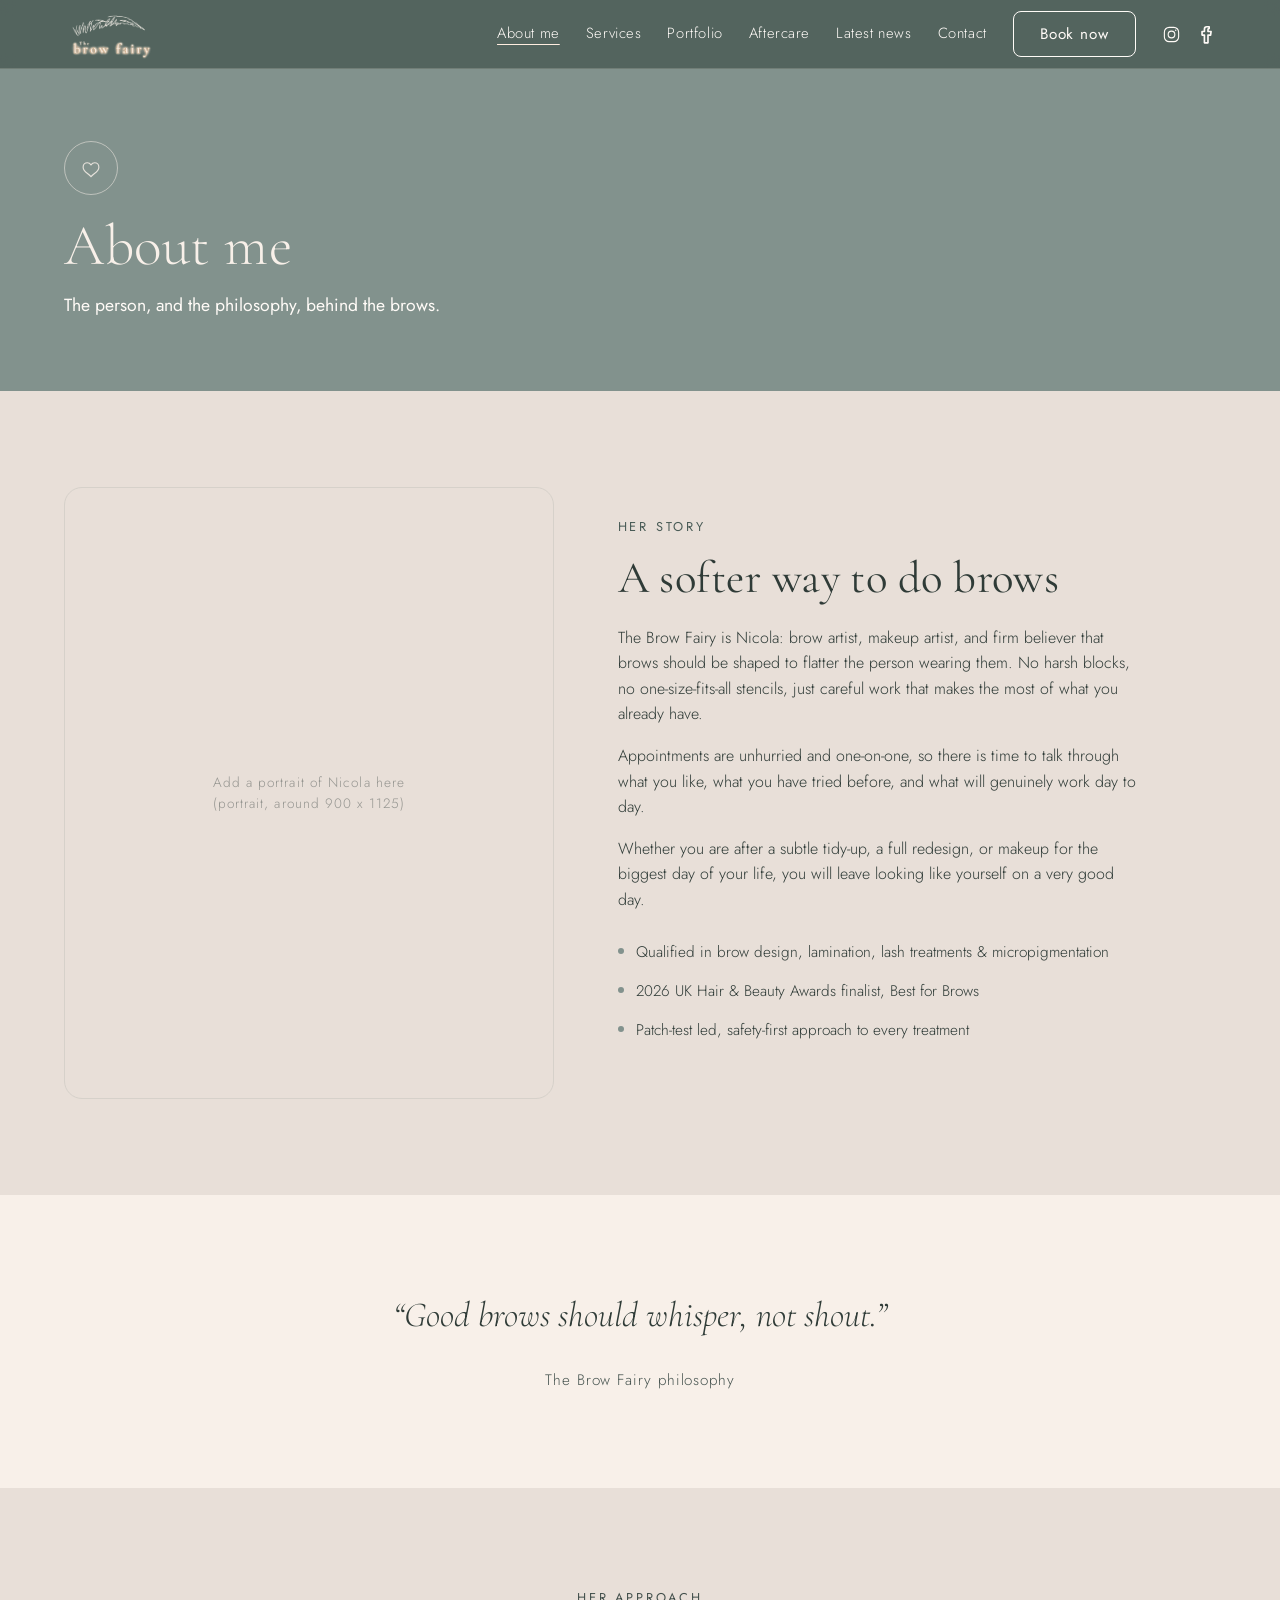
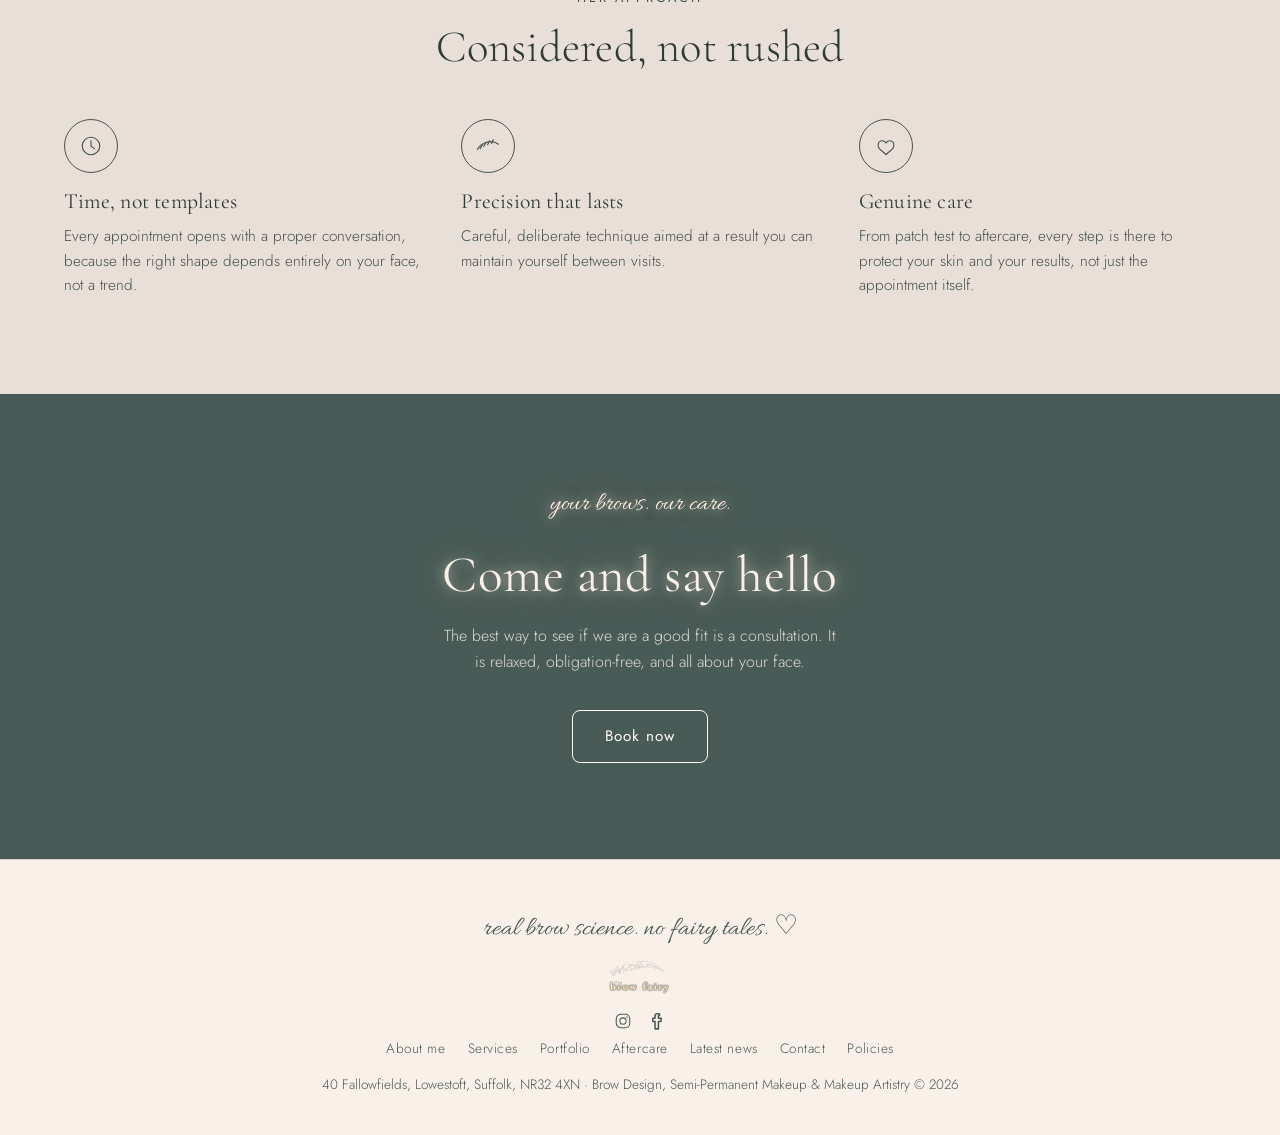
==== commit bf8ab531: "Site-wide refinement pass: wording, glow, service tiles, social links - Core service wording updated" ====
--- a/about.html
+++ b/about.html
@@ -4,7 +4,7 @@
 <meta charset="UTF-8">
 <meta name="viewport" content="width=device-width, initial-scale=1.0">
 <title>About me | The Brow Fairy</title>
-<meta name="description" content="Meet the artist behind The Brow Fairy: a softer, tailored approach to brow design and makeup artistry.">
+<meta name="description" content="Meet the artist behind The Brow Fairy: a softer, tailored approach to brow design, semi-permanent makeup and makeup artistry.">
 <link rel="icon" type="image/jpeg" href="assets/logo.jpg">
 <link rel="preconnect" href="https://fonts.googleapis.com">
 <link rel="preconnect" href="https://fonts.gstatic.com" crossorigin>
@@ -87,7 +87,7 @@
         <div class="feature-item reveal">
           <div class="icon-circle" aria-hidden="true"><svg viewBox="0 0 32 32"><path d="M16 26c-1.8-3.4-9-5.4-9-11 0-3 2.2-5 4.8-5 1.7 0 3.2 1 4.2 2.5 1-1.5 2.5-2.5 4.2-2.5 2.6 0 4.8 2 4.8 5 0 5.6-7.2 7.6-9 11z"/></svg></div>
           <h3>Genuine care</h3>
-          <p>From patch test to aftercare, every step is there to protect your skin and your results &mdash; not just the appointment itself.</p>
+          <p>From patch test to aftercare, every step is there to protect your skin and your results, not just the appointment itself.</p>
         </div>
       </div>
     </div>
@@ -107,7 +107,11 @@
 <footer>
   <div class="wrap">
     <div class="footer-tagline">real brow science. no fairy tales. &#9825;</div>
-    <span class="wordmark">the brow fairy</span>
+    <a class="footer-logo" href="index.html" aria-label="The Brow Fairy - home"><img src="assets/logo-nav.png" alt="The Brow Fairy logo"></a>
+    <div class="footer-social">
+      <a href="https://www.instagram.com/thebrowfairy.mua/" target="_blank" rel="noopener noreferrer" aria-label="The Brow Fairy on Instagram"><svg viewBox="0 0 24 24"><rect x="3" y="3" width="18" height="18" rx="6"/><circle cx="12" cy="12" r="4.2"/><circle class="dot" cx="17.3" cy="6.7" r="0.9"/></svg></a>
+      <a href="https://www.facebook.com/browfairymua" target="_blank" rel="noopener noreferrer" aria-label="The Brow Fairy on Facebook"><svg viewBox="7.5 7 10.5 16"><path d="M15 8.5h-2c-1.1 0-2 .9-2 2v2H9v3h2v6.5h3V15.5h2.2l.4-3H14v-1.8c0-.4.3-.7.7-.7H15V8.5z"/></svg></a>
+    </div>
     <nav class="footer-links">
       <a href="about.html">About me</a>
       <a href="services.html">Services</a>
@@ -117,7 +121,7 @@
       <a href="contact.html">Contact</a>
       <a href="policies.html">Policies</a>
     </nav>
-    40 Fallowfields, Lowestoft, Suffolk, NR32 4XN &middot; Brow Design &amp; Make Up Artistry &copy; 2026
+    40 Fallowfields, Lowestoft, Suffolk, NR32 4XN &middot; Brow Design, Semi-Permanent Makeup &amp; Makeup Artistry &copy; 2026
   </div>
 </footer>
 
--- a/styles.css
+++ b/styles.css
@@ -52,6 +52,10 @@
   backdrop-filter: blur(8px);
   border-bottom: 1px solid color-mix(in srgb, var(--ivory) 18%, transparent);
 }
+/* Anchor-jump targets (e.g. the aftercare guide cards, #pricing, #treatments)
+   land with their heading tucked under the sticky 68px header without this -
+   scroll-margin-top pushes the scroll position down so the title clears it. */
+:target { scroll-margin-top: 90px; }
 .nav {
   height: 68px;
   display: flex;
@@ -79,7 +83,10 @@
   letter-spacing: 0.04em;
   white-space: nowrap;
 }
-.nav-links a:not(.btn):hover { color: var(--champagne); }
+.nav-links a:not(.btn):hover {
+  color: var(--champagne);
+  text-shadow: 0 0 10px color-mix(in srgb, var(--champagne) 45%, transparent);
+}
 .nav-links a.active {
   text-decoration: underline;
   text-underline-offset: 6px;
@@ -106,22 +113,27 @@
 .btn {
   display: inline-block;
   padding: 13px 32px;
-  border-radius: 0;
+  border-radius: 8px;
   background: transparent;
   text-decoration: none;
   font-size: 0.95rem;
   font-weight: 400;
   letter-spacing: 0.06em;
   white-space: nowrap;
-  transition: transform 0.2s ease, background-color 0.2s ease, color 0.2s ease;
+  transition: transform 0.2s ease, background-color 0.2s ease, color 0.2s ease, box-shadow 0.25s ease, border-color 0.25s ease;
 }
 .btn:active { transform: translateY(1px) scale(0.98); }
-/* White outline for buttons on sage / forest sections */
+/* White outline for buttons on sage / forest sections. Hover glow echoes the
+   champagne glow used on the logo and script lettering elsewhere on the site. */
 .btn-light {
   color: #FFFBF7;
   border: 1px solid #FFFBF7;
 }
-.btn-light:hover { background: color-mix(in srgb, var(--ivory) 14%, transparent); }
+.btn-light:hover {
+  background: color-mix(in srgb, var(--ivory) 14%, transparent);
+  box-shadow: 0 0 18px color-mix(in srgb, var(--champagne) 45%, transparent);
+}
+.btn-light:focus-visible { outline: 2px solid var(--champagne); outline-offset: 3px; }
 /* Forest outline for buttons on ivory / linen sections, where white would disappear */
 .btn-dark {
   color: var(--forest);
@@ -131,6 +143,7 @@
   background: var(--forest);
   color: var(--ivory);
 }
+.btn-dark:focus-visible { outline: 2px solid var(--forest); outline-offset: 3px; }
 .btn-nav { padding: 10px 26px; }
 
 /* ---------- Page band (interior page headers) ---------- */
@@ -349,6 +362,23 @@
   outline: 2px solid var(--forest);
   outline-offset: 3px;
 }
+/* Secondary actions (View prices / View portfolio) - deliberately quieter than
+   the primary "Book a consultation" link above, so the hierarchy stays clear. */
+.service-tile-actions {
+  display: flex;
+  gap: 18px;
+  flex-wrap: wrap;
+  margin-top: 14px;
+}
+.service-tile-actions a {
+  font-size: 0.82rem;
+  letter-spacing: 0.02em;
+  color: color-mix(in srgb, var(--ink) 65%, var(--sage));
+  text-decoration: underline;
+  text-underline-offset: 3px;
+}
+.service-tile-actions a:hover { color: var(--forest); }
+.service-tile-actions a:focus-visible { outline: 2px solid var(--forest); outline-offset: 3px; }
 @media (prefers-reduced-motion: reduce) {
   .service-tile,
   .service-tile-photo,
@@ -427,6 +457,8 @@
   color: color-mix(in srgb, var(--ink) 65%, var(--sage));
   margin-top: 8px;
 }
+.menu-group-note a { color: inherit; text-decoration: underline; text-underline-offset: 3px; }
+.menu-group-note a:hover { opacity: 0.8; }
 
 /* ---------- Portfolio ---------- */
 .portfolio-grid {
@@ -642,9 +674,14 @@
 }
 
 /* ---------- Info-graphic accents (from the Hot Weather Brow Care art) ---------- */
-/* Champagne glow on script lettering, echoing the graphic's glowing gold linework */
-.hero h1 em,
+/* Champagne glow on script lettering and select dark-background headings,
+   echoing the graphic's glowing gold linework. Restricted to script accents,
+   the shared booking-strip heading and the oval badge - never body copy, and
+   never on light backgrounds, where the pale champagne shadow just looks muddy. */
+.hero-full h1 em,
 .booking .script,
+.booking h2,
+.voucher-figure .script,
 .oval-badge {
   text-shadow: 0 0 12px color-mix(in srgb, var(--champagne) 60%, transparent),
                0 0 32px color-mix(in srgb, var(--champagne) 35%, transparent);
@@ -739,7 +776,23 @@
   color: color-mix(in srgb, var(--ink) 65%, var(--sage));
   border-top: 1px solid var(--stone);
 }
-footer .wordmark { font-size: 1.2rem; color: var(--forest); display: inline-block; margin-bottom: 10px; }
+.footer-logo { display: inline-block; margin-bottom: 10px; }
+.footer-logo img { height: 40px; width: auto; display: block; }
+.footer-logo:focus-visible { outline: 2px solid var(--forest); outline-offset: 3px; }
+.footer-social { display: flex; justify-content: center; gap: 16px; color: var(--forest); margin-bottom: 6px; }
+.footer-social a { color: var(--forest); display: inline-flex; }
+.footer-social a:hover { color: var(--sage-deep); }
+.footer-social a:focus-visible { outline: 2px solid var(--forest); outline-offset: 3px; }
+.footer-social svg {
+  width: 18px;
+  height: 18px;
+  fill: none;
+  stroke: currentColor;
+  stroke-width: 1.4;
+  stroke-linecap: round;
+  stroke-linejoin: round;
+}
+.footer-social svg .dot { fill: currentColor; stroke: none; }
 .footer-links {
   display: flex;
   justify-content: center;
@@ -814,7 +867,7 @@
 }
 
 /* =========================================================================
-   PREMIUM REDESIGN — added for the boutique-studio rebuild.
+   PREMIUM REDESIGN: added for the boutique-studio rebuild.
    Reuses the existing brand tokens (--sage/--ivory/--linen/--champagne/
    --forest/--ink/--stone), radius, fonts and animation timings throughout.
    No new colours or fonts are introduced.
@@ -848,7 +901,10 @@
 }
 .nav-social { display: flex; align-items: center; gap: 16px; }
 .nav-social a { color: #FFFBF7; display: inline-flex; }
-.nav-social a:hover { color: var(--champagne); }
+.nav-social a:hover {
+  color: var(--champagne);
+  text-shadow: 0 0 10px color-mix(in srgb, var(--champagne) 45%, transparent);
+}
 .nav-social svg {
   width: 19px;
   height: 19px;
@@ -997,7 +1053,10 @@
   z-index: 1;
   padding: 28px;
 }
-.treatment-card-body .eyebrow { color: var(--champagne); }
+.treatment-card-body .eyebrow {
+  color: var(--champagne);
+  text-shadow: 0 0 10px color-mix(in srgb, var(--champagne) 40%, transparent);
+}
 .treatment-card-body h3 { font-size: 1.6rem; margin-bottom: 6px; }
 .treatment-card-body span {
   display: inline-flex;
@@ -1339,6 +1398,21 @@
 .aftercare-card h3 { font-size: 1.35rem; margin: 16px 0 10px; }
 .aftercare-card p { font-size: 0.94rem; color: color-mix(in srgb, var(--ink) 75%, var(--sage)); flex: 1; }
 .aftercare-card .service-tile-link { margin-top: 18px; }
+
+/* ---------- Social CTA row (Instagram / Facebook, used sparingly) ---------- */
+.social-cta-row { display: flex; gap: 18px; justify-content: center; flex-wrap: wrap; }
+.btn-icon { display: inline-flex; align-items: center; gap: 10px; }
+.btn-icon svg {
+  width: 18px;
+  height: 18px;
+  flex-shrink: 0;
+  fill: none;
+  stroke: currentColor;
+  stroke-width: 1.4;
+  stroke-linecap: round;
+  stroke-linejoin: round;
+}
+.btn-icon svg .dot { fill: currentColor; stroke: none; }
 
 /* ---------- Premium redesign: mobile ---------- */
 @media (max-width: 767px) {
@@ -1357,4 +1431,6 @@
   .lightbox-nav { width: 40px; height: 40px; }
   .lightbox-prev { left: 8px; }
   .lightbox-next { right: 8px; }
-}
+  .social-cta-row { gap: 14px; }
+  .service-tile-actions { gap: 14px; }
+}
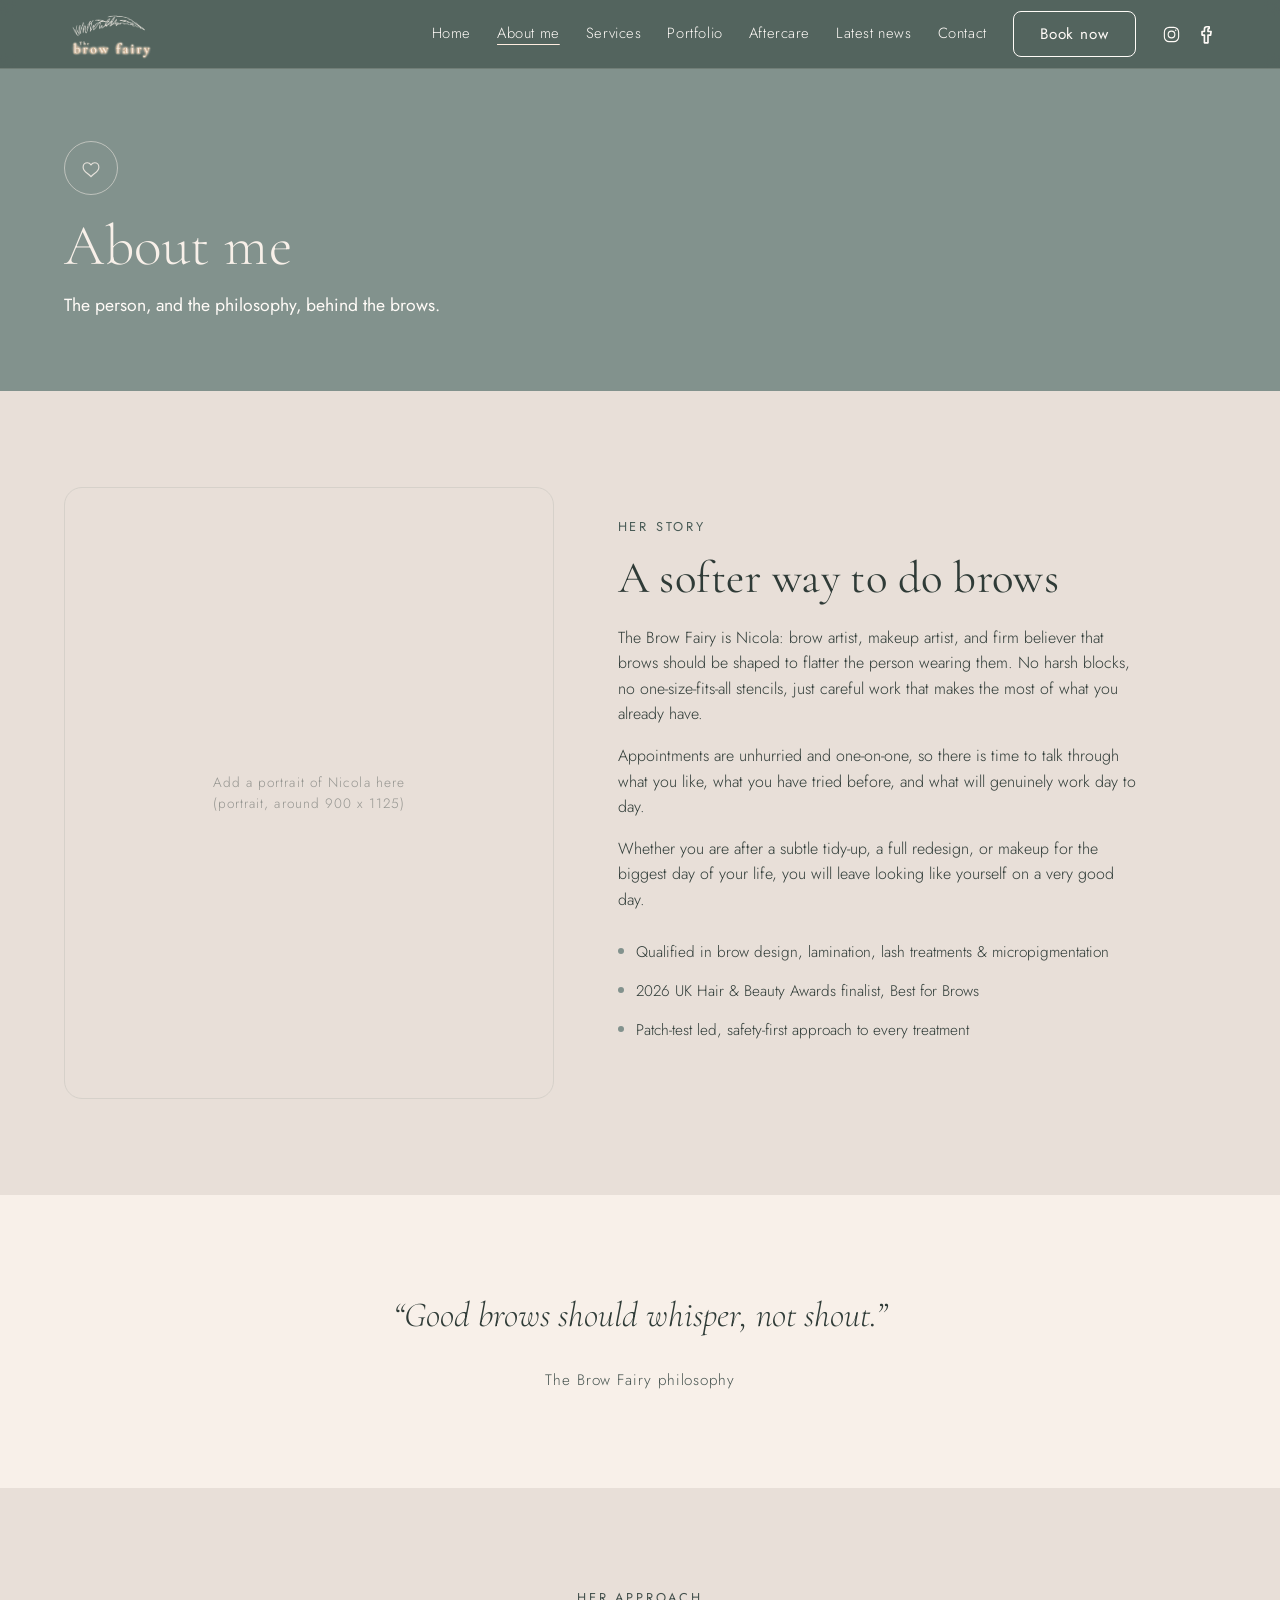
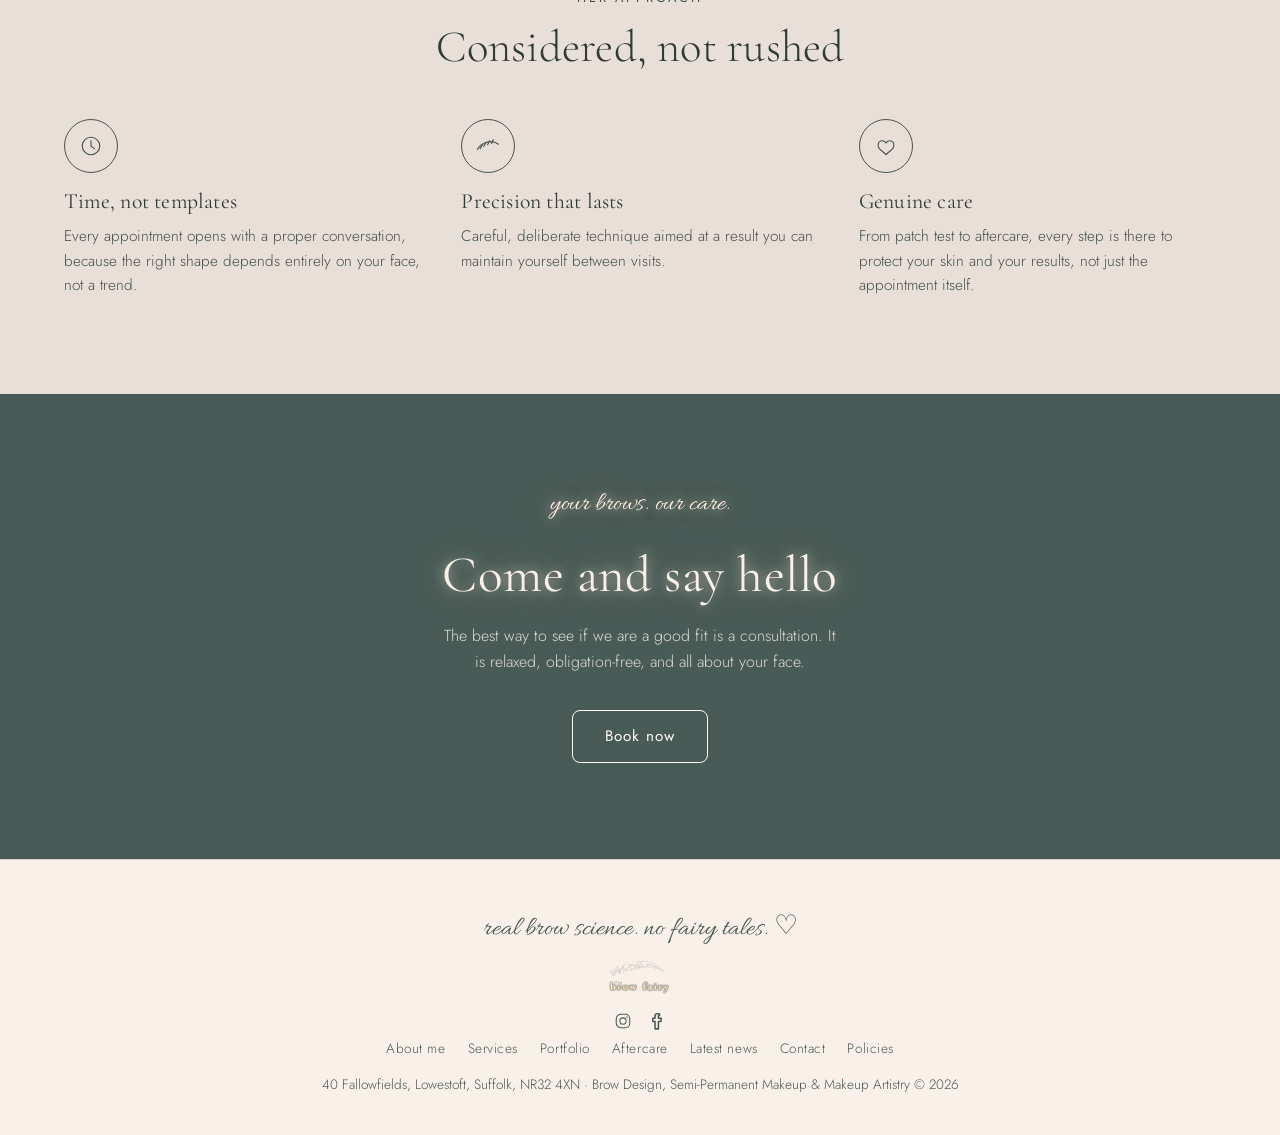
==== commit 40933e6d: "Add a Home link to the top nav on every page Points to index.html, placed first in the nav-links lis" ====
--- a/about.html
+++ b/about.html
@@ -18,6 +18,7 @@
     <a class="logo-link" href="index.html" aria-label="The Brow Fairy - home"><img src="assets/logo-nav.png" alt="The Brow Fairy logo"></a>
     <button class="nav-toggle" aria-label="Menu" aria-expanded="false"><span></span><span></span><span></span></button>
     <nav class="nav-links">
+      <a href="index.html">Home</a>
       <a href="about.html" class="active">About me</a>
       <a href="services.html">Services</a>
       <a href="portfolio.html">Portfolio</a>
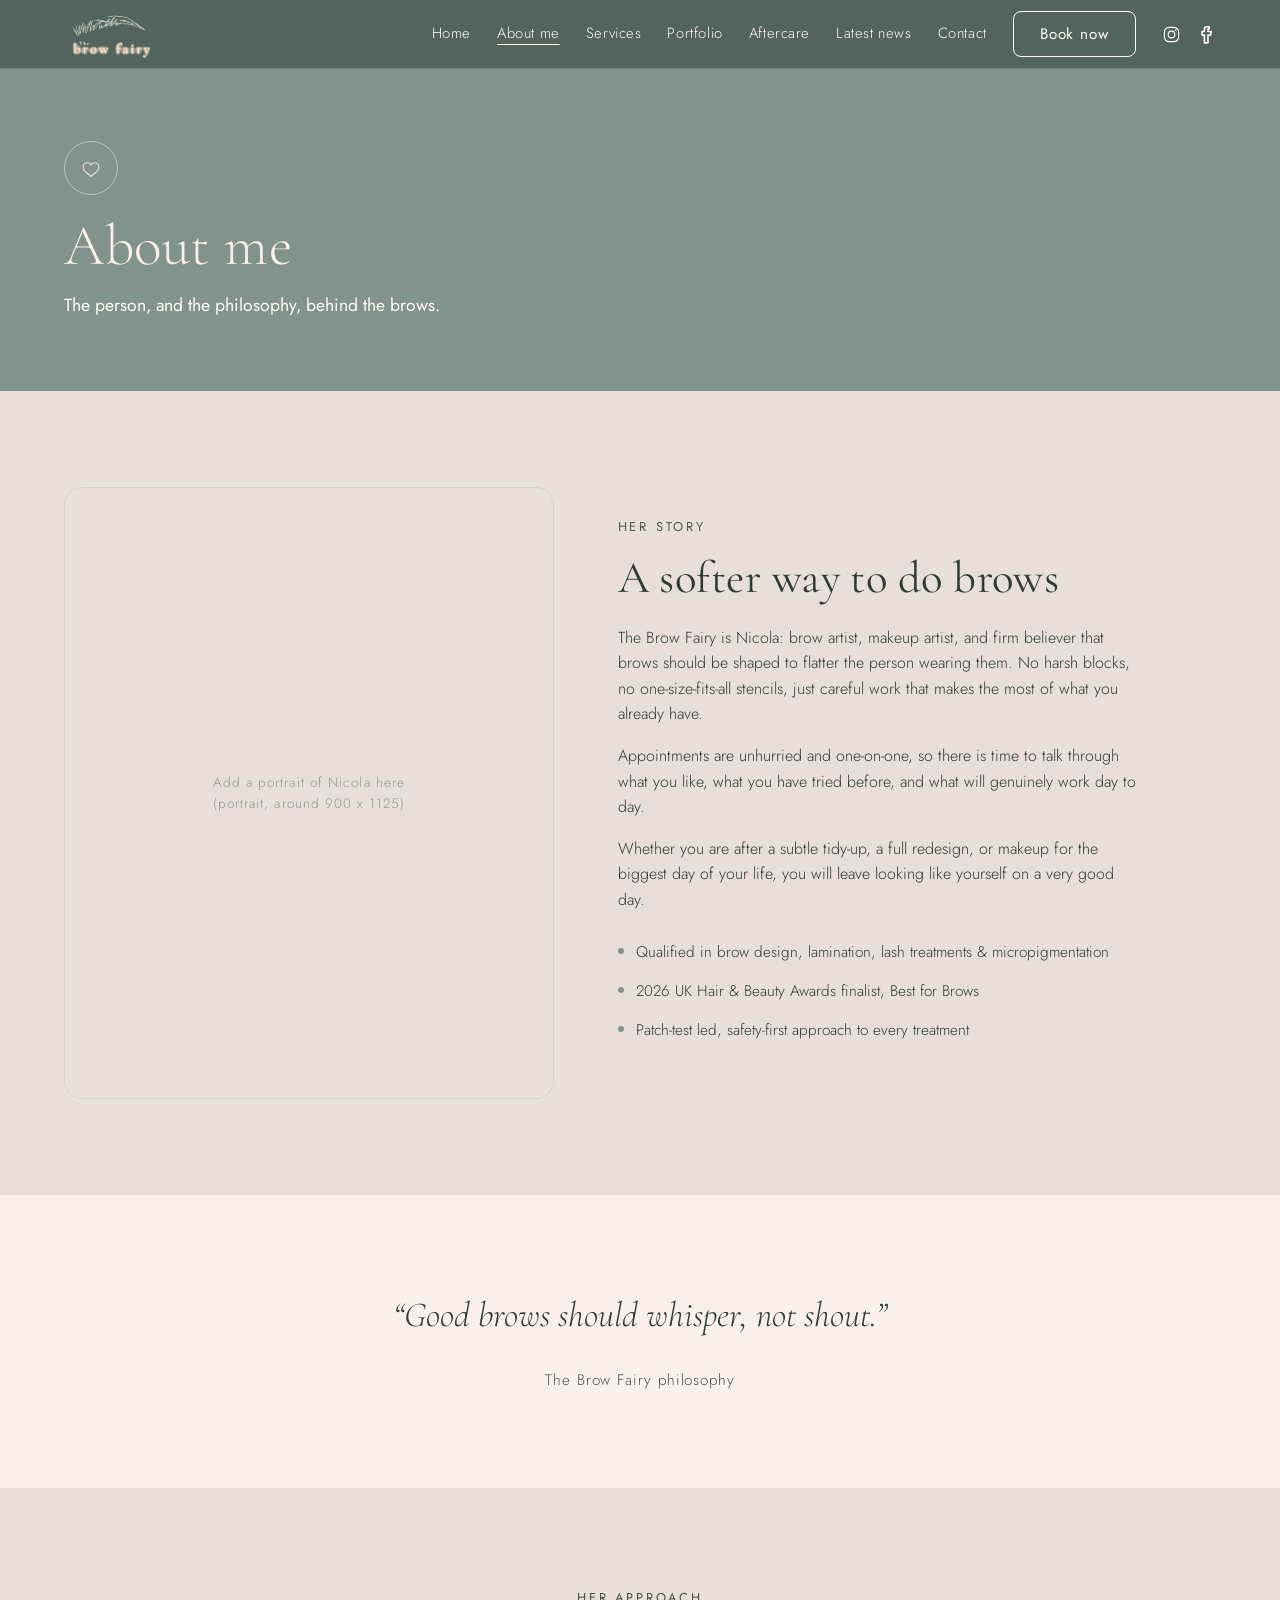
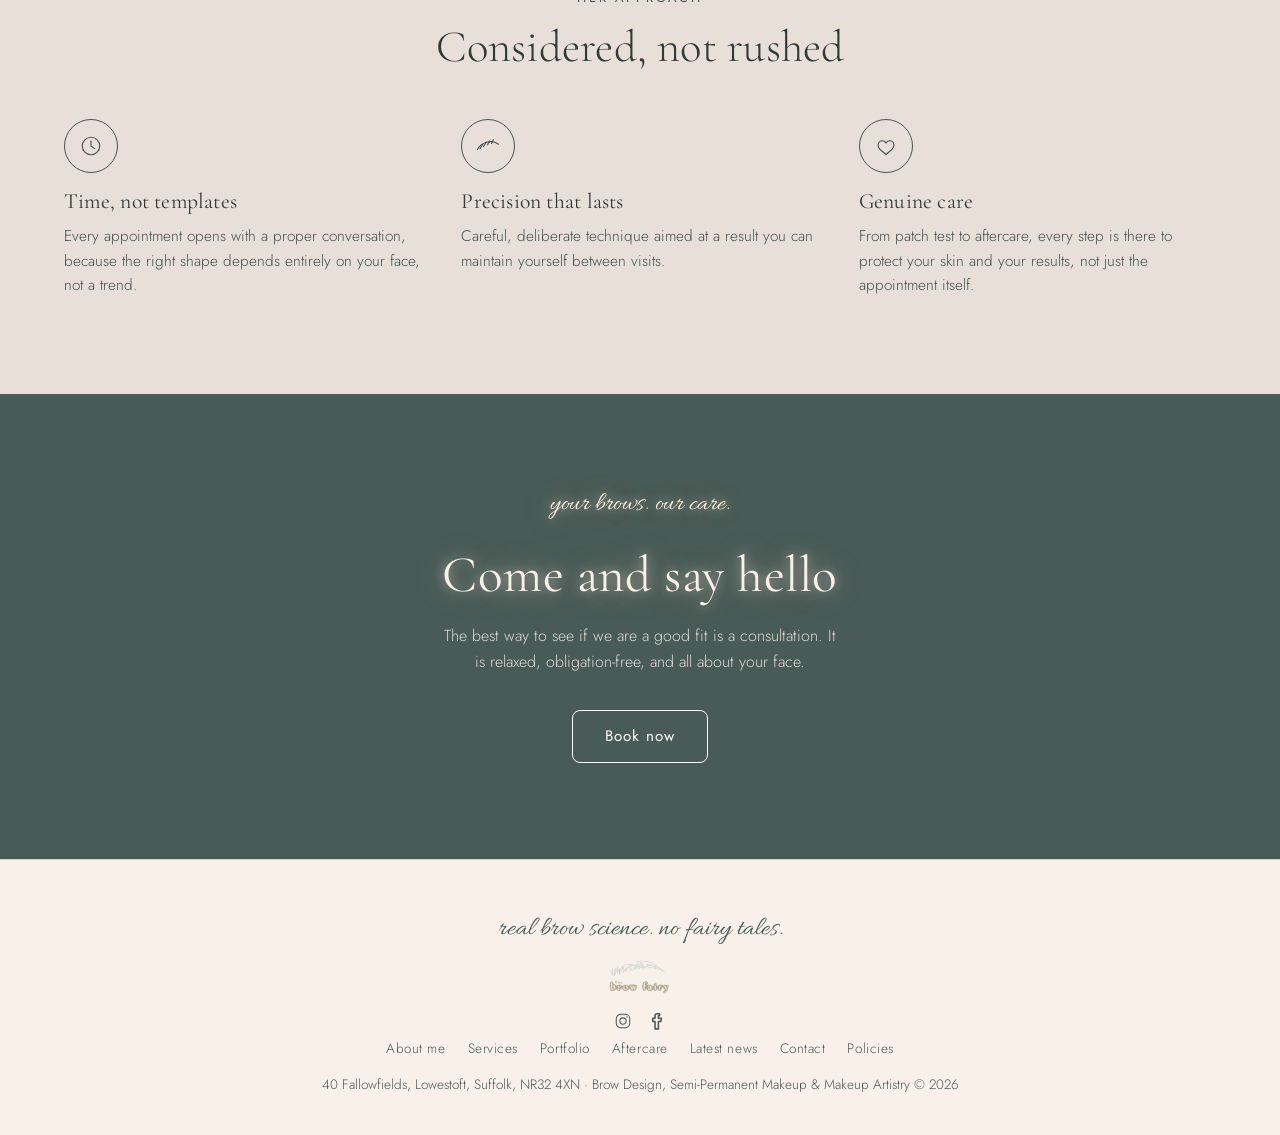
==== commit 31fc77e2: "Homepage: dark-green tile sections, centred Why Choose Us, tidy footer/studio - Featured Treatments " ====
--- a/about.html
+++ b/about.html
@@ -107,7 +107,7 @@
 
 <footer>
   <div class="wrap">
-    <div class="footer-tagline">real brow science. no fairy tales. &#9825;</div>
+    <div class="footer-tagline">real brow science. no fairy tales.</div>
     <a class="footer-logo" href="index.html" aria-label="The Brow Fairy - home"><img src="assets/logo-nav.png" alt="The Brow Fairy logo"></a>
     <div class="footer-social">
       <a href="https://www.instagram.com/thebrowfairy.mua/" target="_blank" rel="noopener noreferrer" aria-label="The Brow Fairy on Instagram"><svg viewBox="0 0 24 24"><rect x="3" y="3" width="18" height="18" rx="6"/><circle cx="12" cy="12" r="4.2"/><circle class="dot" cx="17.3" cy="6.7" r="0.9"/></svg></a>
--- a/styles.css
+++ b/styles.css
@@ -18,7 +18,8 @@
 
 * { margin: 0; padding: 0; box-sizing: border-box; }
 
-html { scroll-behavior: smooth; }
+html { scroll-behavior: smooth; overflow-x: hidden; }
+body { overflow-x: hidden; }
 @media (prefers-reduced-motion: reduce) {
   html { scroll-behavior: auto; }
 }
@@ -129,19 +130,27 @@
   color: #FFFBF7;
   border: 1px solid #FFFBF7;
 }
-.btn-light:hover {
+.btn-light:hover,
+.btn-light:focus-visible {
   background: color-mix(in srgb, var(--ivory) 14%, transparent);
-  box-shadow: 0 0 18px color-mix(in srgb, var(--champagne) 45%, transparent);
+  box-shadow: 0 0 0 3px color-mix(in srgb, var(--champagne) 55%, transparent),
+              0 0 22px color-mix(in srgb, var(--champagne) 50%, transparent);
 }
 .btn-light:focus-visible { outline: 2px solid var(--champagne); outline-offset: 3px; }
-/* Forest outline for buttons on ivory / linen sections, where white would disappear */
+/* Forest outline for buttons on ivory / linen sections, where white would disappear.
+   Champagne and ivory/linen are close in lightness, so a soft blur alone barely
+   shows here - the solid inset ring (0 0 0 3px) is what actually reads as a glow
+   on light backgrounds, topped with the same soft bloom used everywhere else. */
 .btn-dark {
   color: var(--forest);
   border: 1px solid var(--forest);
 }
-.btn-dark:hover {
+.btn-dark:hover,
+.btn-dark:focus-visible {
   background: var(--forest);
   color: var(--ivory);
+  box-shadow: 0 0 0 3px color-mix(in srgb, var(--champagne) 65%, transparent),
+              0 0 22px color-mix(in srgb, var(--champagne) 50%, transparent);
 }
 .btn-dark:focus-visible { outline: 2px solid var(--forest); outline-offset: 3px; }
 .btn-nav { padding: 10px 26px; }
@@ -310,6 +319,8 @@
   transform: translateY(-4px);
   border-color: var(--sage);
   background: var(--champagne);
+  box-shadow: 0 0 0 2px color-mix(in srgb, var(--champagne) 55%, transparent),
+              0 0 24px color-mix(in srgb, var(--champagne) 40%, transparent);
 }
 .service-tile-photo {
   aspect-ratio: 4 / 3;
@@ -336,9 +347,10 @@
 }
 .service-tile-meta {
   display: flex;
+  flex-wrap: wrap;
   align-items: baseline;
   justify-content: space-between;
-  gap: 16px;
+  gap: 8px 16px;
   padding-top: 18px;
   border-top: 1px solid var(--stone);
 }
@@ -415,6 +427,11 @@
   border-radius: var(--radius);
   padding: 48px;
   margin-bottom: 28px;
+  transition: box-shadow 0.25s ease;
+}
+.menu-group:hover {
+  box-shadow: 0 0 0 2px color-mix(in srgb, var(--champagne) 55%, transparent),
+              0 0 24px color-mix(in srgb, var(--champagne) 40%, transparent);
 }
 .menu-group-linen { background: var(--linen); }
 .menu-group-champagne { background: var(--champagne); }
@@ -482,6 +499,11 @@
   background: var(--linen);
   border-radius: var(--radius);
   overflow: hidden;
+  transition: box-shadow 0.25s ease;
+}
+.news-card:hover {
+  box-shadow: 0 0 0 2px color-mix(in srgb, var(--champagne) 55%, transparent),
+              0 0 24px color-mix(in srgb, var(--champagne) 40%, transparent);
 }
 .news-card summary {
   display: flex;
@@ -681,10 +703,16 @@
 .hero-full h1 em,
 .booking .script,
 .booking h2,
-.voucher-figure .script,
 .oval-badge {
   text-shadow: 0 0 12px color-mix(in srgb, var(--champagne) 60%, transparent),
                0 0 32px color-mix(in srgb, var(--champagne) 35%, transparent);
+}
+/* Every plain text link in the site gets a soft glow on hover/focus, echoing
+   the same champagne accent - buttons and tiles have their own box-shadow
+   version above/below instead of doubling up with this text-shadow one. */
+a:not(.btn):hover,
+a:not(.btn):focus-visible {
+  text-shadow: 0 0 10px color-mix(in srgb, var(--champagne) 45%, transparent);
 }
 .oval-badge {
   display: inline-block;
@@ -853,7 +881,7 @@
   .tile-feature { grid-row: auto; min-height: 420px; }
   section { padding: 64px 0; }
   .split-grid, .split-grid.flip { gap: 32px; }
-  .service-tiles { grid-template-columns: 1fr; gap: 24px; }
+  .service-tiles { grid-template-columns: minmax(0, 1fr); gap: 24px; }
   .service-tile-body { padding: 22px; }
   .page-band { padding: 56px 0; }
   .menu-group { padding: 32px 24px; }
@@ -885,6 +913,14 @@
   margin-bottom: 14px;
 }
 .eyebrow.on-dark { color: var(--champagne); }
+/* Dark-forest section variant, used where a section needs a richer
+   background so the champagne hover glow on its tiles/buttons reads more
+   clearly than it does against ivory/linen (Featured treatments, the
+   homepage portfolio teaser). Same forest tone already used for .booking
+   and .voucher-panel, just applied to a regular content section. */
+.section-dark { background: var(--forest); color: var(--ivory); }
+.section-dark h2, .section-dark h3 { color: var(--ivory); }
+.section-dark p { color: color-mix(in srgb, var(--ivory) 88%, var(--forest)); }
 .display-heading {
   font-size: clamp(2.6rem, 5.4vw, 4.4rem);
   font-weight: 300;
@@ -1010,6 +1046,10 @@
 }
 .feature-item h3 { font-size: 1.35rem; margin: 16px 0 10px; }
 .feature-item p { font-size: 0.96rem; color: color-mix(in srgb, var(--ink) 75%, var(--sage)); }
+/* Homepage "Why choose us" wants its icon/heading/text centred; the same
+   .feature-item is reused (left-aligned) on about.html, so this is scoped
+   to an extra class rather than changing the shared .feature-item itself. */
+.feature-list-centered .feature-item { text-align: center; }
 
 /* ---------- Treatment cards (featured treatments grid) ---------- */
 .treatment-cards {
@@ -1074,6 +1114,11 @@
   transform: none;
 }
 .treatment-card:focus-visible { outline: 2px solid var(--champagne); outline-offset: 4px; }
+.treatment-card:hover,
+.treatment-card:focus-visible {
+  box-shadow: 0 0 0 2px color-mix(in srgb, var(--champagne) 55%, transparent),
+              0 0 28px color-mix(in srgb, var(--champagne) 45%, transparent);
+}
 
 /* ---------- Artist intro (Meet Your Artist) ---------- */
 .artist-split {
@@ -1154,6 +1199,11 @@
   border: 1px solid var(--stone);
   border-radius: var(--radius);
   overflow: hidden;
+  transition: box-shadow 0.25s ease;
+}
+.faq-item:hover {
+  box-shadow: 0 0 0 2px color-mix(in srgb, var(--champagne) 55%, transparent),
+              0 0 24px color-mix(in srgb, var(--champagne) 40%, transparent);
 }
 .faq-item summary {
   display: flex;
@@ -1189,13 +1239,19 @@
   color: var(--ink);
   cursor: pointer;
   border-radius: 999px;
-  transition: background-color 0.2s ease, color 0.2s ease, border-color 0.2s ease;
-}
-.gallery-filter:hover { border-color: var(--sage); }
+  transition: background-color 0.2s ease, color 0.2s ease, border-color 0.2s ease, box-shadow 0.2s ease;
+}
+.gallery-filter:hover {
+  border-color: var(--sage);
+  box-shadow: 0 0 0 2px color-mix(in srgb, var(--champagne) 55%, transparent),
+              0 0 16px color-mix(in srgb, var(--champagne) 45%, transparent);
+}
 .gallery-filter[aria-pressed="true"] {
   background: var(--forest);
   border-color: var(--forest);
   color: var(--ivory);
+  box-shadow: 0 0 0 2px color-mix(in srgb, var(--champagne) 55%, transparent),
+              0 0 16px color-mix(in srgb, var(--champagne) 45%, transparent);
 }
 .gallery-grid {
   display: grid;
@@ -1223,6 +1279,11 @@
 }
 .gallery-item:hover img,
 .gallery-item:focus-visible img { transform: scale(1.06); }
+.gallery-item:hover,
+.gallery-item:focus-visible {
+  box-shadow: 0 0 0 2px color-mix(in srgb, var(--champagne) 55%, transparent),
+              0 0 24px color-mix(in srgb, var(--champagne) 40%, transparent);
+}
 .gallery-item:focus-visible { outline: 2px solid var(--forest); outline-offset: 3px; }
 .gallery-item-label {
   position: absolute;
@@ -1357,8 +1418,8 @@
   padding: 36px;
   text-align: center;
 }
-.voucher-figure .script { font-size: 1.6rem; color: var(--champagne); }
-.voucher-figure p { color: var(--ivory); margin: 10px 0 0; font-size: 0.85rem; letter-spacing: 0.06em; text-transform: uppercase; }
+.voucher-figure img { height: 76px; width: auto; margin: 0 auto; display: block; }
+.voucher-figure p { color: var(--ivory); margin: 14px 0 0; font-size: 0.85rem; letter-spacing: 0.06em; text-transform: uppercase; }
 
 /* ---------- Section image reveal (generic desaturate-to-colour on scroll-in) ---------- */
 .img-reveal { overflow: hidden; }
@@ -1393,6 +1454,8 @@
 .aftercare-card:hover, .aftercare-card:focus-visible {
   transform: translateY(-4px);
   border-color: var(--sage);
+  box-shadow: 0 0 0 2px color-mix(in srgb, var(--champagne) 55%, transparent),
+              0 0 24px color-mix(in srgb, var(--champagne) 40%, transparent);
 }
 .aftercare-card:focus-visible { outline: 2px solid var(--forest); outline-offset: 3px; }
 .aftercare-card h3 { font-size: 1.35rem; margin: 16px 0 10px; }
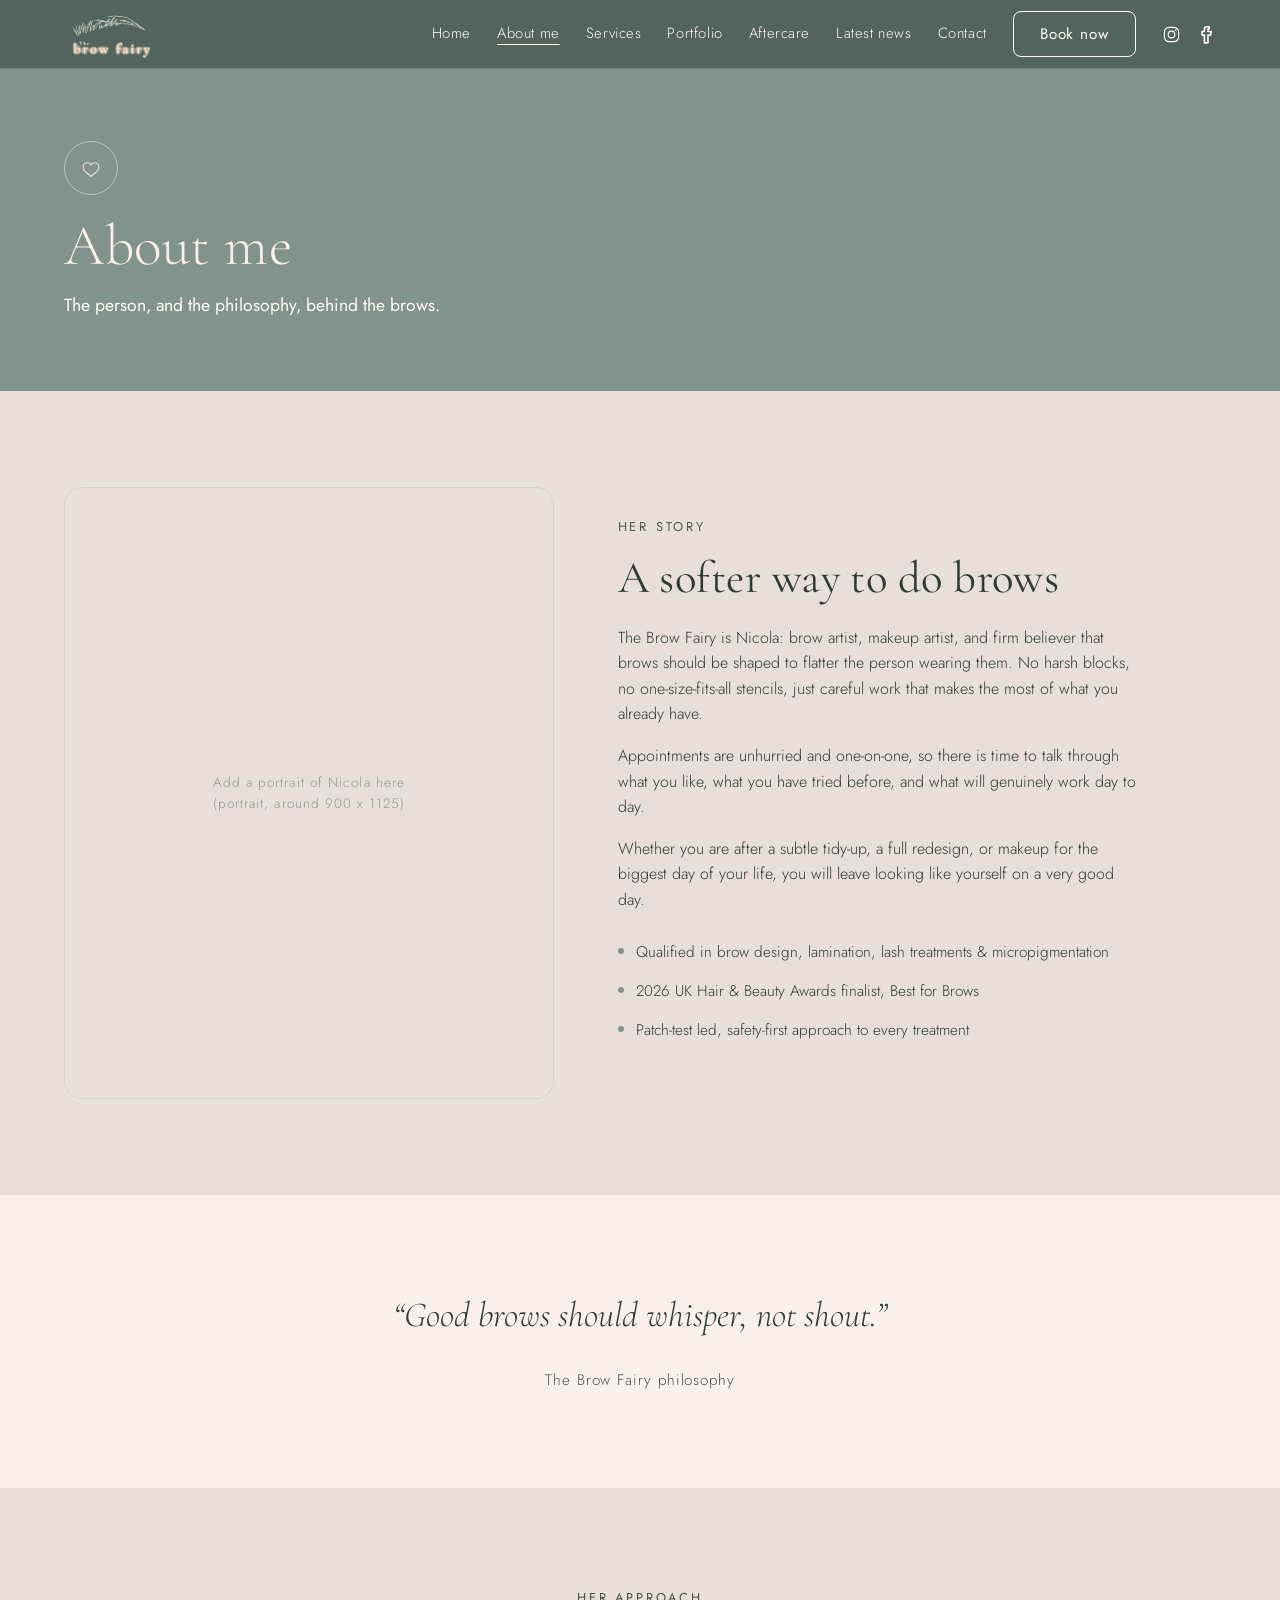
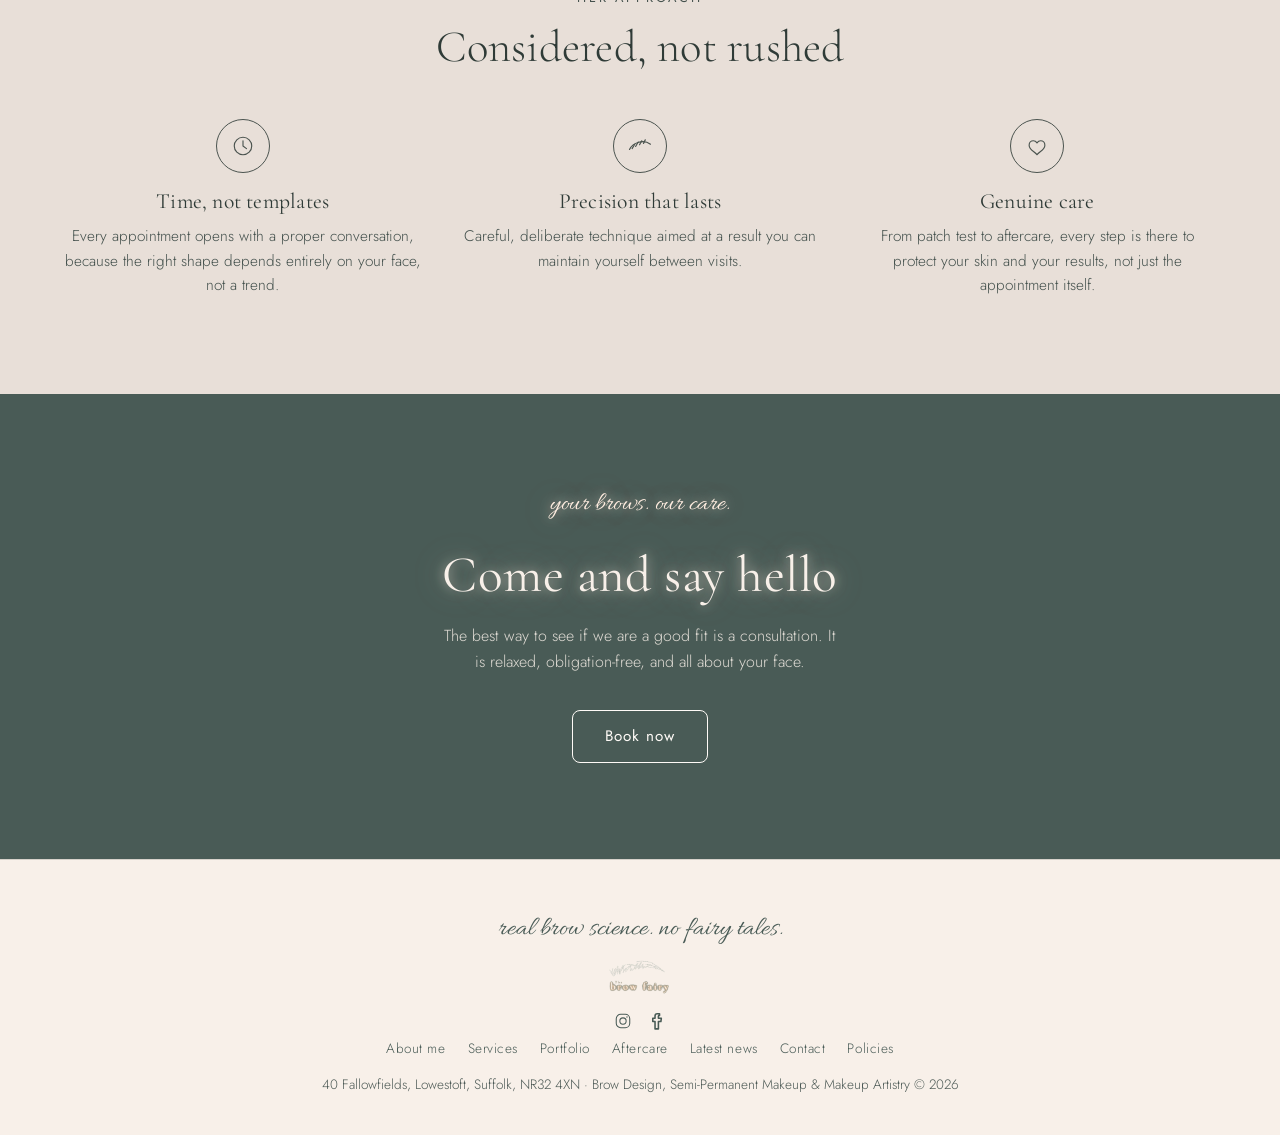
==== commit 474b179d: "Centre the About page's "Her approach" section Applied the same .feature-list-centered modifier alre" ====
--- a/about.html
+++ b/about.html
@@ -74,7 +74,7 @@
         <p class="eyebrow" style="text-align: center;">Her approach</p>
         <h2 class="display-heading" style="font-size: clamp(2rem, 3.6vw, 2.8rem);">Considered, not rushed</h2>
       </div>
-      <div class="feature-list">
+      <div class="feature-list feature-list-centered">
         <div class="feature-item reveal">
           <div class="icon-circle" aria-hidden="true"><svg viewBox="0 0 32 32"><circle cx="16" cy="16" r="10"/><path d="M16 10v6l4 3"/></svg></div>
           <h3>Time, not templates</h3>
--- a/styles.css
+++ b/styles.css
@@ -1046,9 +1046,10 @@
 }
 .feature-item h3 { font-size: 1.35rem; margin: 16px 0 10px; }
 .feature-item p { font-size: 0.96rem; color: color-mix(in srgb, var(--ink) 75%, var(--sage)); }
-/* Homepage "Why choose us" wants its icon/heading/text centred; the same
-   .feature-item is reused (left-aligned) on about.html, so this is scoped
-   to an extra class rather than changing the shared .feature-item itself. */
+/* Centred variant: icon/heading/text centred instead of the default left
+   alignment. Used on the homepage's "Why choose us" and about.html's "Her
+   approach" - an extra class rather than changing .feature-item itself, in
+   case a future left-aligned use of the component is ever needed again. */
 .feature-list-centered .feature-item { text-align: center; }
 
 /* ---------- Treatment cards (featured treatments grid) ---------- */
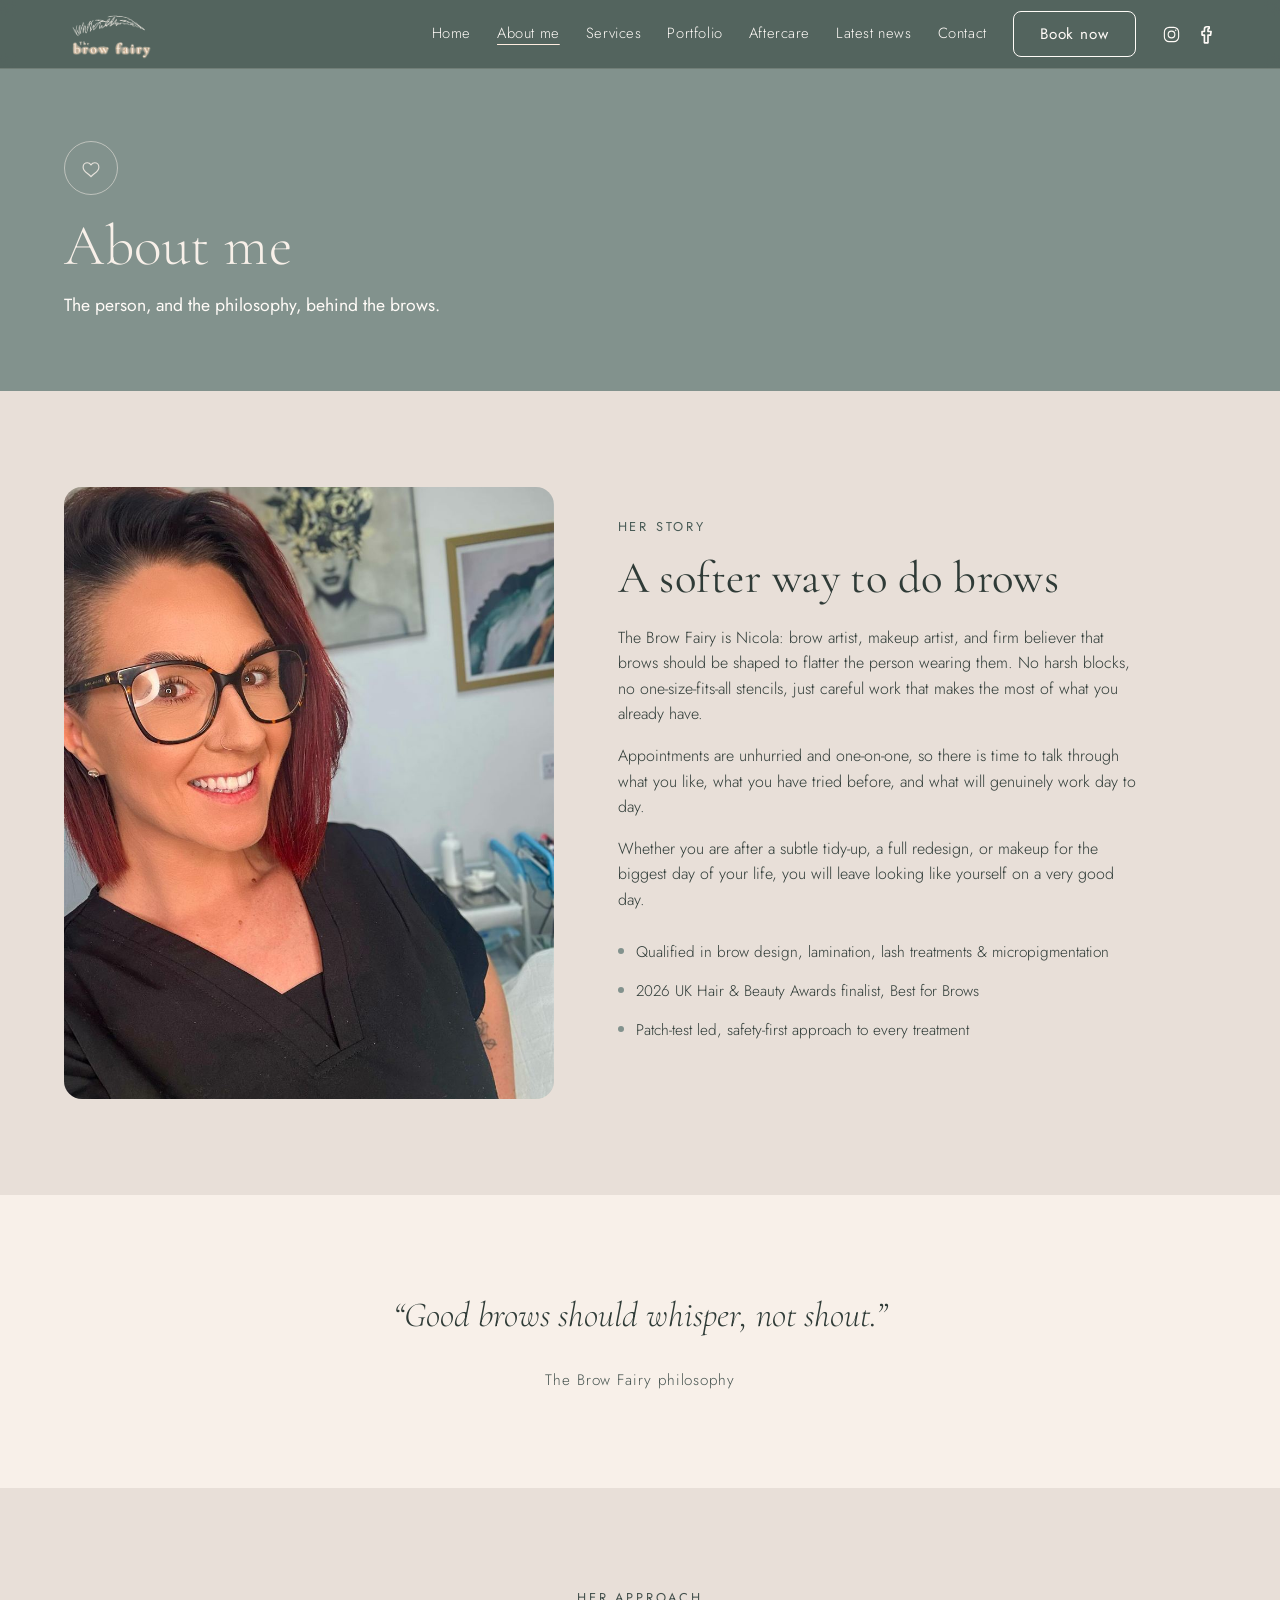
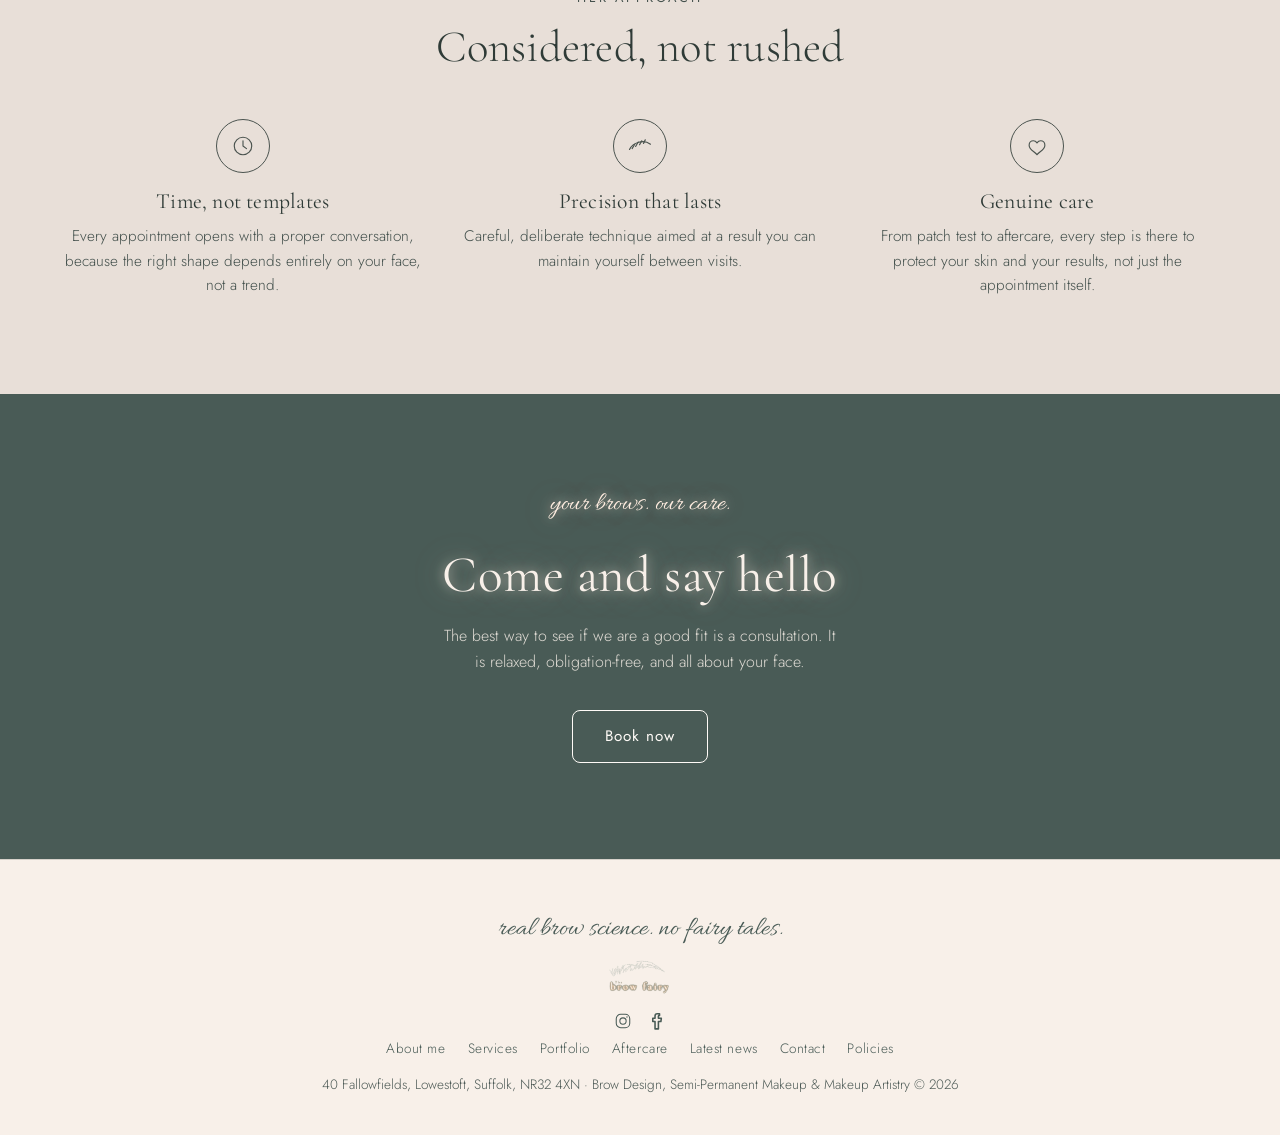
==== commit 5173dc07: "Add Nicola's portrait to the About page Replaced the "Add a portrait of Nicola here" placeholder in " ====
--- a/about.html
+++ b/about.html
@@ -43,8 +43,7 @@
 
   <section class="split">
     <div class="wrap split-grid">
-      <!-- TODO: replace with a professional portrait of Nicola (portrait, about 900x1125) -->
-      <div class="split-photo photo-slot reveal">Add a portrait of Nicola here<br>(portrait, around 900 x 1125)</div>
+      <div class="split-photo reveal"><img src="assets/nicola-portrait.jpg" alt="Nicola Reilly, The Brow Fairy" loading="lazy"></div>
       <div class="reveal">
         <p class="eyebrow">Her story</p>
         <h2>A softer way to do brows</h2>
--- a/styles.css
+++ b/styles.css
@@ -289,6 +289,12 @@
   aspect-ratio: 4 / 5;
   border-radius: var(--radius);
   overflow: hidden;
+}
+.split-photo img {
+  width: 100%;
+  height: 100%;
+  object-fit: cover;
+  display: block;
 }
 .split-grid h2 { font-size: clamp(2rem, 3.6vw, 2.8rem); margin-bottom: 20px; }
 .split-grid p { margin-bottom: 16px; max-width: 58ch; }
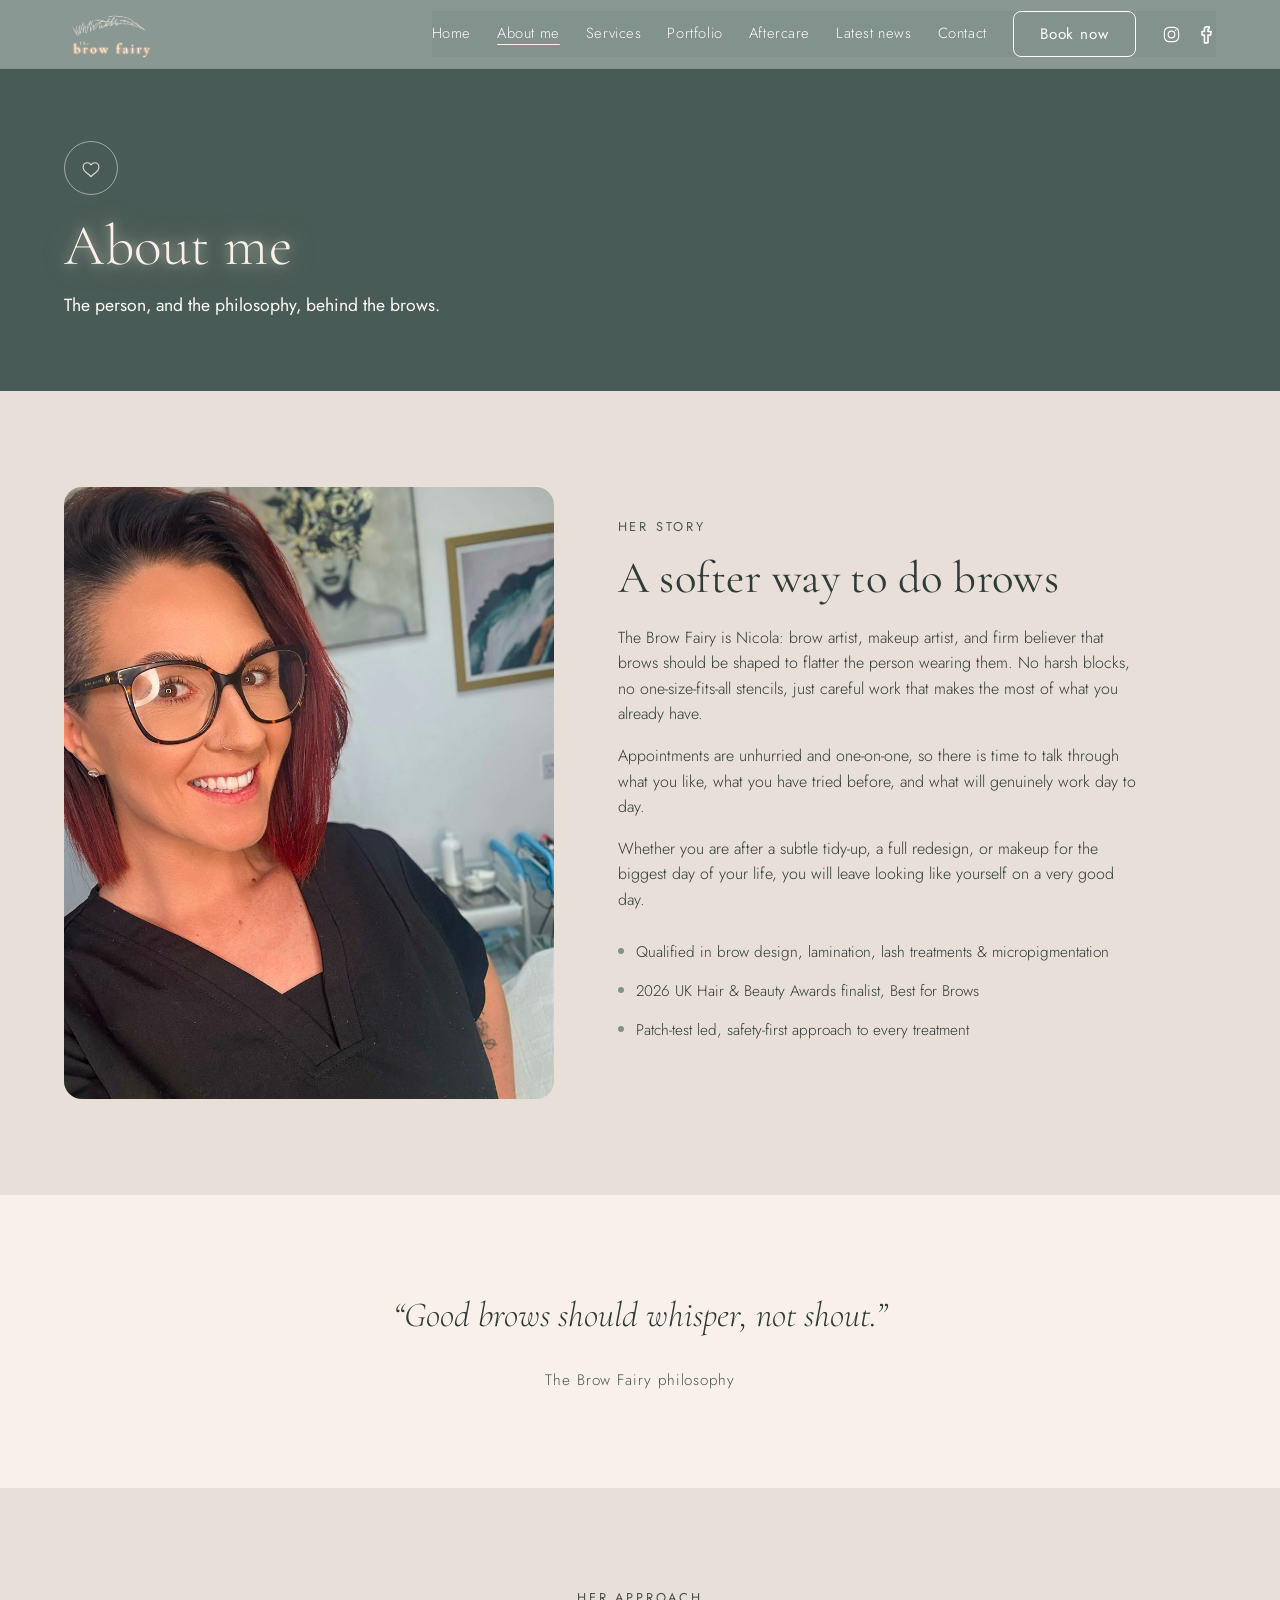
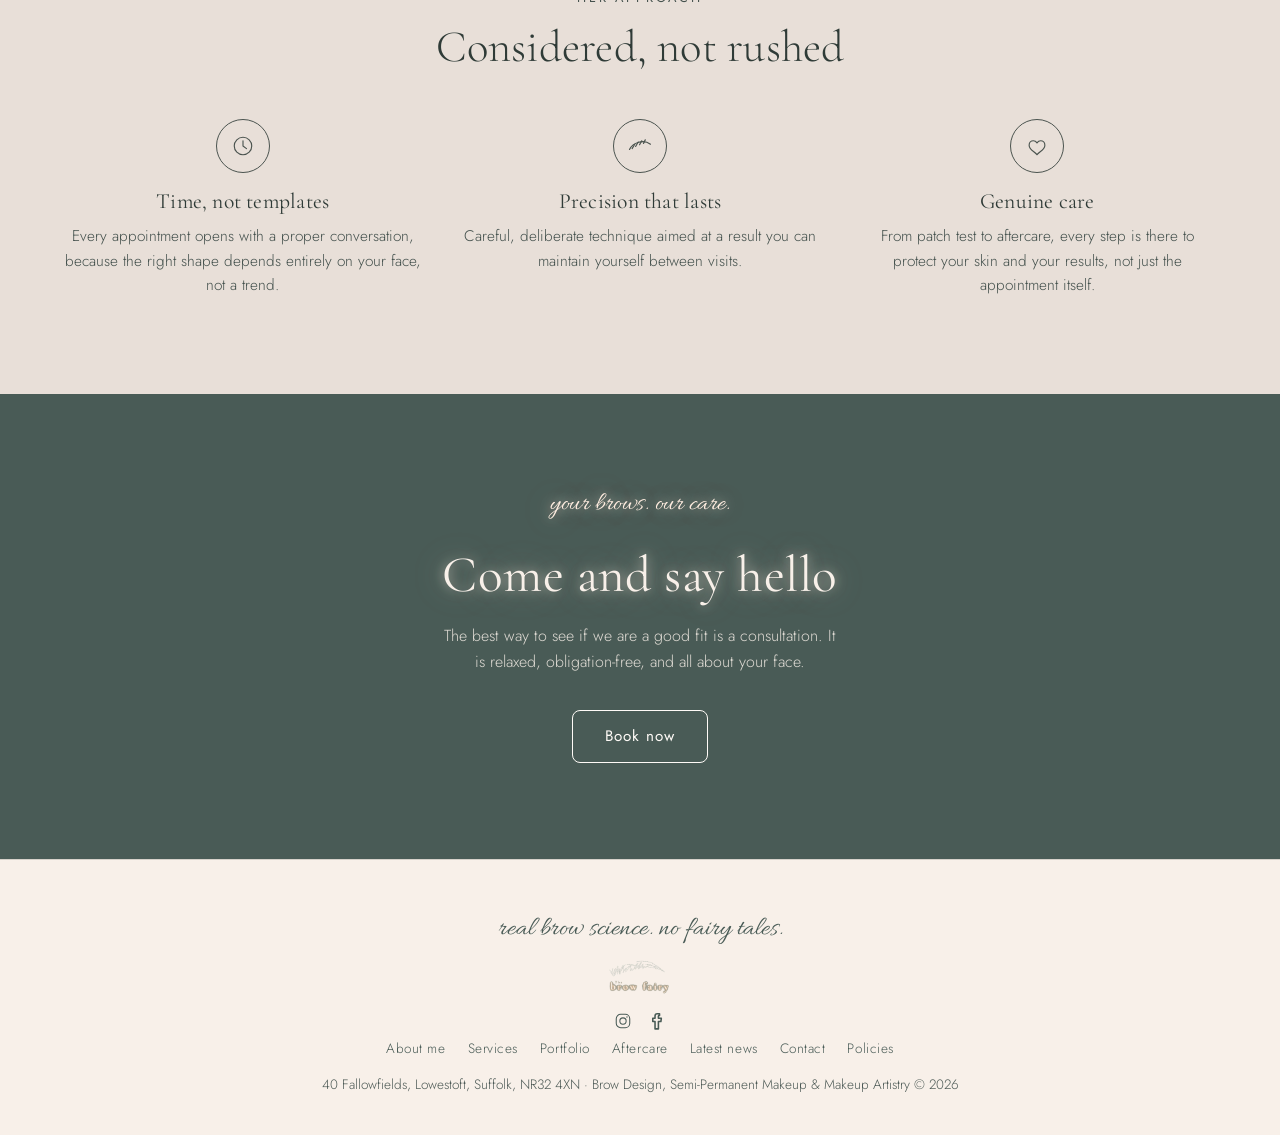
==== commit 958f9d75: "Swap header/page-band colours and add title glow on 6 inner pages Scoped to <body class="header-swap" ====
--- a/about.html
+++ b/about.html
@@ -11,7 +11,7 @@
 <link href="https://fonts.googleapis.com/css2?family=Cormorant+Garamond:ital,wght@0,300;0,400;0,500;1,400&family=Jost:wght@300;400;500&family=Allura&display=swap" rel="stylesheet">
 <link rel="stylesheet" href="styles.css">
 </head>
-<body>
+<body class="header-swap">
 
 <header>
   <div class="wrap nav">
--- a/styles.css
+++ b/styles.css
@@ -53,6 +53,24 @@
   backdrop-filter: blur(8px);
   border-bottom: 1px solid color-mix(in srgb, var(--ivory) 18%, transparent);
 }
+/* Swapped header/page-band scheme: pale sage header with a dark forest
+   title banner underneath, instead of the default dark header + pale band.
+   Scoped to <body class="header-swap"> (About/Services/Portfolio/Aftercare/
+   News/Contact) rather than changed globally, so the homepage's hero and
+   policies.html's page-band are unaffected. Nav text/icons/logo stay their
+   usual light colour - sage is still dark enough for them to read clearly,
+   same as the existing ivory-on-sage page-band icon already relies on. */
+body.header-swap header {
+  background: color-mix(in srgb, var(--sage) 94%, transparent);
+  border-bottom: 1px solid color-mix(in srgb, var(--forest) 15%, transparent);
+}
+body.header-swap .nav-links {
+  background: var(--sage);
+}
+body.header-swap .page-band {
+  background: var(--forest);
+  color: var(--ivory);
+}
 /* Anchor-jump targets (e.g. the aftercare guide cards, #pricing, #treatments)
    land with their heading tucked under the sticky 68px header without this -
    scroll-margin-top pushes the scroll position down so the title clears it. */
@@ -324,10 +342,24 @@
 .service-tile:focus-within {
   transform: translateY(-4px);
   border-color: var(--sage);
-  background: var(--champagne);
+  background: var(--forest);
   box-shadow: 0 0 0 2px color-mix(in srgb, var(--champagne) 55%, transparent),
               0 0 24px color-mix(in srgb, var(--champagne) 40%, transparent);
 }
+/* Text within the tile flips to the light brand colours once the tile
+   itself goes dark on hover/focus, so everything stays legible. */
+.service-tile:hover .service-tile-body h3,
+.service-tile:focus-within .service-tile-body h3 { color: var(--ivory); }
+.service-tile:hover .service-tile-body p,
+.service-tile:focus-within .service-tile-body p { color: color-mix(in srgb, var(--ivory) 85%, var(--forest)); }
+.service-tile:hover .service-tile-meta,
+.service-tile:focus-within .service-tile-meta { border-top-color: color-mix(in srgb, var(--ivory) 25%, transparent); }
+.service-tile:hover .service-tile-price,
+.service-tile:focus-within .service-tile-price { color: var(--champagne); }
+.service-tile:hover .service-tile-link,
+.service-tile:focus-within .service-tile-link { color: var(--champagne); }
+.service-tile:hover .service-tile-actions a,
+.service-tile:focus-within .service-tile-actions a { color: color-mix(in srgb, var(--ivory) 75%, var(--forest)); }
 .service-tile-photo {
   aspect-ratio: 4 / 3;
   filter: grayscale(65%) saturate(65%);
@@ -380,6 +412,17 @@
   outline: 2px solid var(--forest);
   outline-offset: 3px;
 }
+/* The tile's own hover/focus-within already turns the link champagne (see
+   above); these win back over the two plain rules just above when the link
+   itself is the thing being hovered/focused, since a forest outline or
+   sage-deep fill would otherwise disappear against the now-forest tile. */
+.service-tile:hover .service-tile-link:hover,
+.service-tile:focus-within .service-tile-link:focus-visible {
+  color: var(--champagne);
+}
+.service-tile:focus-within .service-tile-link:focus-visible {
+  outline-color: var(--champagne);
+}
 /* Secondary actions (View prices / View portfolio) - deliberately quieter than
    the primary "Book a consultation" link above, so the hierarchy stays clear. */
 .service-tile-actions {
@@ -397,6 +440,13 @@
 }
 .service-tile-actions a:hover { color: var(--forest); }
 .service-tile-actions a:focus-visible { outline: 2px solid var(--forest); outline-offset: 3px; }
+.service-tile:hover .service-tile-actions a:hover,
+.service-tile:focus-within .service-tile-actions a:focus-visible {
+  color: var(--champagne);
+}
+.service-tile:focus-within .service-tile-actions a:focus-visible {
+  outline-color: var(--champagne);
+}
 @media (prefers-reduced-motion: reduce) {
   .service-tile,
   .service-tile-photo,
@@ -431,8 +481,8 @@
 /* ---------- Service menu ---------- */
 .menu-group {
   border-radius: var(--radius);
-  padding: 48px;
-  margin-bottom: 28px;
+  padding: 32px;
+  margin-bottom: 18px;
   transition: box-shadow 0.25s ease;
 }
 .menu-group:hover {
@@ -441,39 +491,71 @@
 }
 .menu-group-linen { background: var(--linen); }
 .menu-group-champagne { background: var(--champagne); }
-.menu-group-forest { background: var(--forest); color: var(--ivory); }
-.menu-group-forest .menu-row .menu-desc { color: color-mix(in srgb, var(--ivory) 82%, var(--forest)); }
-.menu-group-forest .menu-row .menu-price { color: var(--champagne); }
-.menu-group-forest .menu-group-note { color: color-mix(in srgb, var(--ivory) 78%, var(--forest)); }
-.menu-group h2 { font-size: 1.9rem; margin-bottom: 28px; }
+/* Subtle pale-sage tint - a lighter alternative to the old solid-forest
+   variant, which stood out too strongly next to the linen/champagne groups. */
+.menu-group-sage { background: color-mix(in srgb, var(--sage) 14%, var(--ivory)); }
+.menu-group h2 { font-size: 1.9rem; margin-bottom: 18px; }
 .menu-group-note {
   font-size: 0.88rem;
   color: color-mix(in srgb, var(--ink) 65%, var(--sage));
-  margin-top: 26px;
+  margin-top: 18px;
 }
 .menu-rows {
   display: grid;
   grid-template-columns: repeat(2, minmax(0, 1fr));
   gap: 20px 32px;
 }
-.menu-row {
+/* ---------- Pricing tiles ----------
+   Compact card per treatment, same visual language (rounded corners, hover
+   glow) as the "What We Offer" service-tiles above, minus the photo - built
+   for scanning a lot of prices quickly rather than a slow, photo-led browse. */
+.price-tiles {
+  display: grid;
+  grid-template-columns: repeat(auto-fill, minmax(240px, 1fr));
+  gap: 14px;
+}
+.price-tile {
+  background: var(--ivory);
+  border: 1px solid var(--stone);
+  border-radius: calc(var(--radius) - 4px);
+  padding: 18px 20px;
+  transition: transform 0.2s ease, border-color 0.2s ease, box-shadow 0.2s ease;
+}
+.price-tile:hover {
+  transform: translateY(-3px);
+  border-color: var(--sage);
+  box-shadow: 0 0 0 2px color-mix(in srgb, var(--champagne) 55%, transparent),
+              0 0 20px color-mix(in srgb, var(--champagne) 40%, transparent);
+}
+.price-tile-head {
   display: flex;
   justify-content: space-between;
   align-items: baseline;
-  gap: 16px;
-}
-.menu-row > div:first-child { min-width: 0; }
-.menu-row .menu-name { font-weight: 400; font-size: 1.05rem; }
-.menu-row .menu-desc {
-  font-size: 0.92rem;
+  gap: 10px;
+  margin-bottom: 6px;
+}
+.price-tile-name { font-weight: 400; font-size: 1.02rem; }
+.price-tile-price {
+  font-weight: 400;
+  font-size: 1.02rem;
+  color: var(--forest);
+  white-space: nowrap;
+  flex-shrink: 0;
+}
+.price-tile-desc {
+  font-size: 0.87rem;
   color: color-mix(in srgb, var(--ink) 75%, var(--sage));
-  max-width: 40ch;
-}
-.menu-row .menu-price {
-  font-weight: 400;
-  font-size: 1.05rem;
-  white-space: nowrap;
-  color: var(--forest);
+  margin-bottom: 10px;
+}
+.price-tile-duration {
+  display: block;
+  font-size: 0.76rem;
+  letter-spacing: 0.06em;
+  text-transform: uppercase;
+  color: color-mix(in srgb, var(--ink) 55%, var(--sage));
+}
+@media (prefers-reduced-motion: reduce) {
+  .price-tile { transition: none; }
 }
 .menu-note {
   font-size: 0.9rem;
@@ -709,7 +791,8 @@
 .hero-full h1 em,
 .booking .script,
 .booking h2,
-.oval-badge {
+.oval-badge,
+body.header-swap .page-band h1 {
   text-shadow: 0 0 12px color-mix(in srgb, var(--champagne) 60%, transparent),
                0 0 32px color-mix(in srgb, var(--champagne) 35%, transparent);
 }
@@ -730,12 +813,12 @@
 }
 /* Thin outlines on panels, echoing the graphic's fine-lined cards */
 .menu-group-linen,
+.menu-group-sage,
 .news-card { border: 1px solid color-mix(in srgb, var(--sage) 40%, transparent); }
 .menu-group-champagne,
 .contact-panel,
 .tile-champagne { border: 1px solid color-mix(in srgb, var(--forest) 18%, transparent); }
-.tile-forest,
-.menu-group-forest { border: 1px solid color-mix(in srgb, var(--champagne) 45%, transparent); }
+.tile-forest { border: 1px solid color-mix(in srgb, var(--champagne) 45%, transparent); }
 
 /* ---------- Script accents & line icons (from brand social graphics) ---------- */
 .script { font-family: "Allura", cursive; font-weight: 400; }
@@ -890,10 +973,9 @@
   .service-tiles { grid-template-columns: minmax(0, 1fr); gap: 24px; }
   .service-tile-body { padding: 22px; }
   .page-band { padding: 56px 0; }
-  .menu-group { padding: 32px 24px; }
+  .menu-group { padding: 24px 20px; }
   .menu-rows { grid-template-columns: 1fr; gap: 18px; }
-  .menu-row { flex-direction: column; gap: 4px; }
-  .menu-row .menu-desc { max-width: none; }
+  .price-tiles { grid-template-columns: 1fr; }
   .portfolio-grid { grid-template-columns: 1fr 1fr; }
   .news-card summary { padding: 14px 18px; gap: 14px; }
   .news-card-body { padding: 0 18px 26px; }
@@ -1198,6 +1280,12 @@
 }
 .journey-step h3 { font-size: 1.25rem; margin-bottom: 8px; }
 .journey-step p { font-size: 0.9rem; color: color-mix(in srgb, var(--ink) 72%, var(--sage)); max-width: 26ch; margin: 0 auto; }
+/* Dark-section variant: .journey-step p's own color above is as specific as
+   .section-dark p, so it needs an explicit override here to actually read
+   against the forest background. The number badges stay cream-on-forest
+   (already legible), just the connecting line gets a lighter, subtler tone. */
+.section-dark .journey-step p { color: color-mix(in srgb, var(--ivory) 82%, var(--forest)); }
+.section-dark .journey::before { background: color-mix(in srgb, var(--ivory) 25%, transparent); }
 
 /* ---------- FAQ accordion (reuses the news-card details/summary pattern) ---------- */
 .faq-list { display: grid; gap: 14px; max-width: 820px; margin: 0 auto; }
